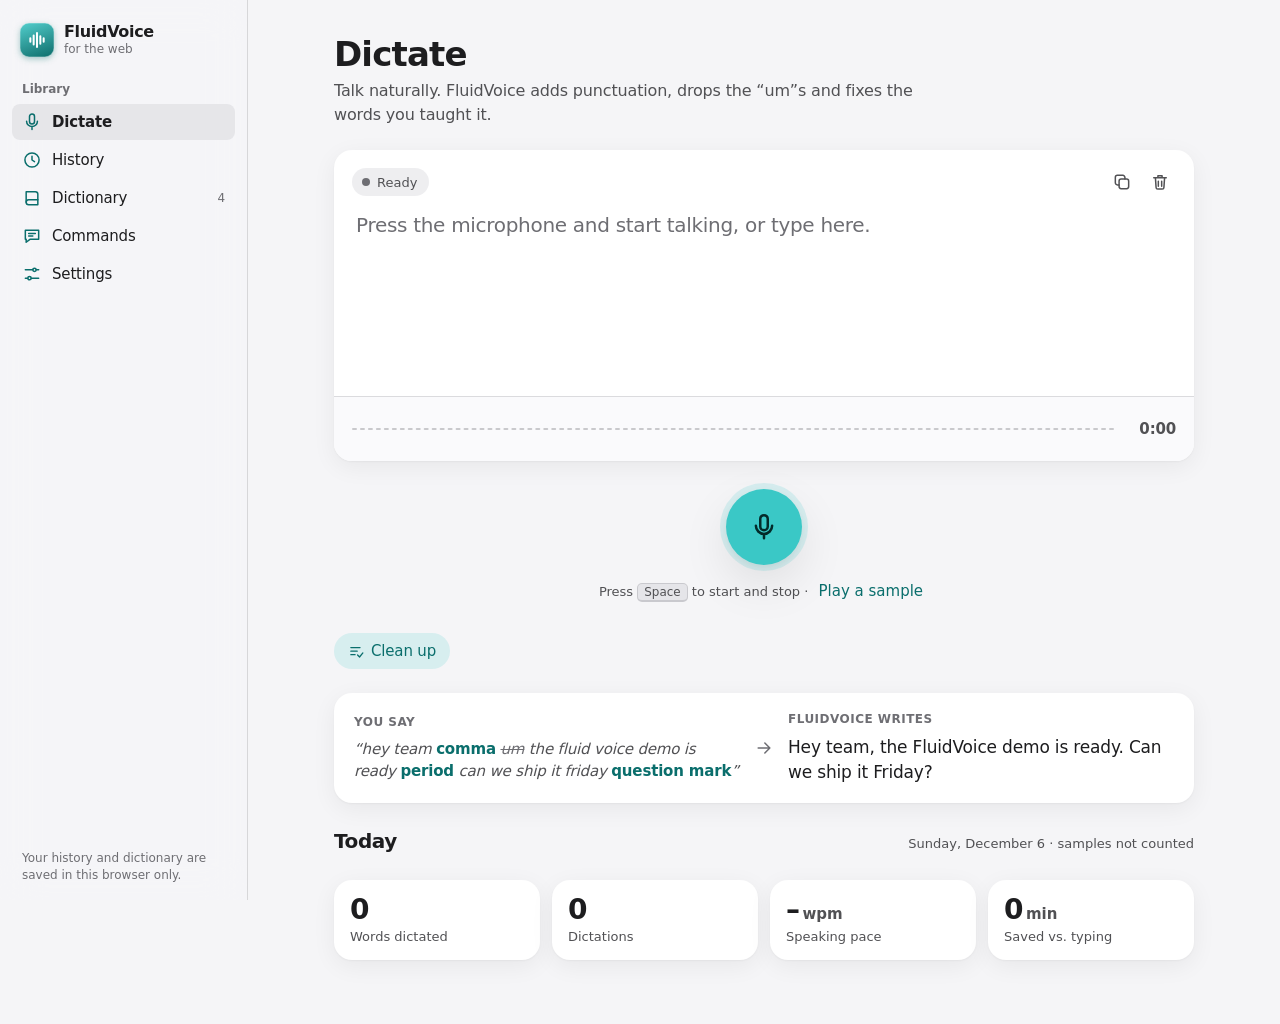
==== index.html @ b6c27079 "Add FluidVoice web app with Apple-style design and audit A single-file browser version of FluidVoice" ====
<!doctype html>
<html lang="en">
<head>
<meta charset="utf-8">
<meta name="viewport" content="width=device-width,initial-scale=1,viewport-fit=cover">
<title>FluidVoice Web</title>
<meta name="description" content="Voice-to-text dictation in your browser, with spoken punctuation, filler-word removal and a custom dictionary.">
<meta name="theme-color" content="#F5F5F7" media="(prefers-color-scheme: light)">
<meta name="theme-color" content="#000000" media="(prefers-color-scheme: dark)">
<link rel="icon" href="data:image/svg+xml,%3Csvg xmlns='http://www.w3.org/2000/svg' viewBox='0 0 64 64'%3E%3Crect width='64' height='64' rx='14' fill='%230A6E6C'/%3E%3Cpath d='M16 28v8M24 20v24M32 14v36M40 22v20M48 28v8' stroke='white' stroke-width='5' stroke-linecap='round'/%3E%3C/svg%3E">
<style>
/* Layout: a macOS-style window. Translucent sidebar on the left, one content column on the right.
   Under 760px the sidebar turns into an iOS tab bar fixed to the bottom of the screen. */
:root {
  --bg: #F5F5F7;
  --surface: #FFFFFF;
  --surface-2: #FAFAFC;
  --fill: rgba(118, 118, 128, 0.12);
  --fill-2: rgba(118, 118, 128, 0.07);
  --fg: #1D1D1F;
  --fg-2: #515154;
  --fg-3: #6E6E73;
  --sep: rgba(60, 60, 67, 0.16);
  --chrome: rgba(246, 246, 248, 0.82);
  --red: #C00012;
  --red-fill: #FF3B30;
  --orange: #A65400;
  --green: #1A7F37;
  --shadow: 0 1px 2px rgba(0, 0, 0, 0.04), 0 6px 24px rgba(0, 0, 0, 0.06);
  --shadow-lg: 0 2px 6px rgba(0, 0, 0, 0.06), 0 18px 48px rgba(0, 0, 0, 0.10);

  /* Accent: FluidVoice's default cyan. JavaScript swaps these five values when you pick another accent. */
  --accent: #3AC8C6;
  --accent-ink-l: #0A6E6C;
  --accent-ink-d: #3AC8C6;
  --on-accent: #032B2A;
  --accent-ink: var(--accent-ink-l);
  --accent-soft: color-mix(in srgb, var(--accent) 16%, transparent);

  --font-text: -apple-system, BlinkMacSystemFont, "SF Pro Text", "Segoe UI Variable Text", "Segoe UI", system-ui, sans-serif;
  --font-display: -apple-system, BlinkMacSystemFont, "SF Pro Display", "Segoe UI Variable Display", "Segoe UI", system-ui, sans-serif;
  --font-rounded: ui-rounded, "SF Pro Rounded", -apple-system, BlinkMacSystemFont, system-ui, sans-serif;
  --font-mono: ui-monospace, "SF Mono", SFMono-Regular, Menlo, Consolas, monospace;

  /* Type scale follows Apple's text styles */
  --t-large: 2.125rem;  /* Large Title 34 */
  --t-title2: 1.375rem; /* Title 2 22 */
  --t-title3: 1.25rem;  /* Title 3 20 */
  --t-body: 1.0625rem;  /* Body 17 */
  --t-callout: 1rem;    /* Callout 16 */
  --t-subhead: 0.9375rem; /* Subhead 15 */
  --t-foot: 0.8125rem;  /* Footnote 13 */
  --t-cap: 0.75rem;     /* Caption 12 */

  --r-sm: 8px;
  --r-md: 12px;
  --r-lg: 18px;
  --sidebar-w: 248px;
}
@media (prefers-color-scheme: dark) {
  :root:not([data-theme="light"]) {
    --bg: #000000;
    --surface: #1C1C1E;
    --surface-2: #242426;
    --fill: rgba(118, 118, 128, 0.24);
    --fill-2: rgba(118, 118, 128, 0.14);
    --fg: #F5F5F7;
    --fg-2: #C7C7CC;
    --fg-3: #98989D;
    --sep: rgba(84, 84, 88, 0.6);
    --chrome: rgba(22, 22, 24, 0.78);
    --red: #FF6961;
    --red-fill: #FF453A;
    --orange: #FFB340;
    --green: #30D158;
    --shadow: 0 0 0 1px rgba(255, 255, 255, 0.05), 0 6px 24px rgba(0, 0, 0, 0.5);
    --shadow-lg: 0 0 0 1px rgba(255, 255, 255, 0.06), 0 18px 48px rgba(0, 0, 0, 0.6);
    --accent-ink: var(--accent-ink-d);
    color-scheme: dark;
  }
}
:root[data-theme="dark"] {
  --bg: #000000;
  --surface: #1C1C1E;
  --surface-2: #242426;
  --fill: rgba(118, 118, 128, 0.24);
  --fill-2: rgba(118, 118, 128, 0.14);
  --fg: #F5F5F7;
  --fg-2: #C7C7CC;
  --fg-3: #98989D;
  --sep: rgba(84, 84, 88, 0.6);
  --chrome: rgba(22, 22, 24, 0.78);
  --red: #FF6961;
  --red-fill: #FF453A;
  --orange: #FFB340;
  --green: #30D158;
  --shadow: 0 0 0 1px rgba(255, 255, 255, 0.05), 0 6px 24px rgba(0, 0, 0, 0.5);
  --shadow-lg: 0 0 0 1px rgba(255, 255, 255, 0.06), 0 18px 48px rgba(0, 0, 0, 0.6);
  --accent-ink: var(--accent-ink-d);
  color-scheme: dark;
}

* { box-sizing: border-box; }
html, body { height: 100%; }
body {
  margin: 0;
  background: var(--bg);
  color: var(--fg);
  font-family: var(--font-text);
  font-size: var(--t-body);
  line-height: 1.47;
  letter-spacing: -0.01em;
  -webkit-font-smoothing: antialiased;
  -webkit-tap-highlight-color: transparent;
}
[hidden] { display: none !important; }
button, input, select, textarea { font: inherit; color: inherit; letter-spacing: inherit; }
button { cursor: pointer; }
:focus-visible { outline: 3px solid color-mix(in srgb, var(--accent-ink) 60%, transparent); outline-offset: 2px; border-radius: 6px; }
.sr-only { position: absolute; width: 1px; height: 1px; padding: 0; margin: -1px; overflow: hidden; clip: rect(0 0 0 0); white-space: nowrap; border: 0; }
.ic { width: 20px; height: 20px; flex: none; stroke: currentColor; fill: none; stroke-width: 1.8; stroke-linecap: round; stroke-linejoin: round; }
.ic-sm { width: 16px; height: 16px; }

/* ---------- App frame ---------- */
.app { display: grid; grid-template-columns: var(--sidebar-w) minmax(0, 1fr); min-height: 100%; }
.sidebar {
  position: fixed; top: 0; bottom: 0; left: 0; width: var(--sidebar-w); z-index: 30;
  display: flex; flex-direction: column; gap: 22px;
  padding: 22px 12px 16px;
  background: var(--chrome);
  -webkit-backdrop-filter: saturate(180%) blur(20px);
  backdrop-filter: saturate(180%) blur(20px);
  border-right: 1px solid var(--sep);
}
.brand { display: flex; align-items: center; gap: 10px; padding: 0 8px; }
.app-icon {
  width: 34px; height: 34px; border-radius: 9px; display: grid; place-items: center; flex: none;
  background: linear-gradient(160deg, color-mix(in srgb, var(--accent) 88%, white) 0%, var(--accent-ink-l) 100%);
  box-shadow: inset 0 0 0 0.5px rgba(255, 255, 255, 0.4), 0 2px 6px color-mix(in srgb, var(--accent-ink-l) 35%, transparent);
  color: #fff;
}
.app-icon .ic { stroke-width: 2.4; width: 20px; height: 20px; }
.brand-name { font-family: var(--font-display); font-weight: 600; font-size: var(--t-callout); letter-spacing: -0.02em; line-height: 1.2; }
.brand-sub { font-size: var(--t-cap); color: var(--fg-3); letter-spacing: 0; }
.nav { display: flex; flex-direction: column; gap: 2px; }
.nav-label { font-size: var(--t-cap); font-weight: 600; color: var(--fg-3); padding: 0 10px 4px; letter-spacing: 0; }
.nav-item {
  display: flex; align-items: center; gap: 10px; min-height: 36px; width: 100%;
  padding: 6px 10px; border: 0; border-radius: var(--r-sm); background: transparent;
  font-size: var(--t-subhead); text-align: left; color: var(--fg);
}
.nav-item .ic { color: var(--accent-ink); }
.nav-item:hover { background: var(--fill-2); }
.nav-item[aria-current="page"] { background: var(--fill); font-weight: 600; }
.nav-item .count { margin-left: auto; font-size: var(--t-cap); color: var(--fg-3); font-variant-numeric: tabular-nums; }
.sidebar-foot { margin-top: auto; padding: 0 10px; font-size: var(--t-cap); color: var(--fg-3); line-height: 1.4; letter-spacing: 0; }

.main { grid-column: 2; min-width: 0; padding-inline: clamp(16px, 4.5vw, 56px); padding-block: 36px 64px; }
.view { max-width: 860px; margin: 0 auto; display: flex; flex-direction: column; gap: 24px; }
.view-head { display: flex; align-items: flex-end; justify-content: space-between; gap: 16px; flex-wrap: wrap; }
.view-head h1 { margin: 0; font-family: var(--font-display); font-size: var(--t-large); font-weight: 700; letter-spacing: -0.025em; line-height: 1.1; text-wrap: balance; }
.view-head p { margin: 6px 0 0; color: var(--fg-2); font-size: var(--t-callout); max-width: 60ch; }

/* ---------- Shared controls ---------- */
.card { background: var(--surface); border-radius: var(--r-lg); box-shadow: var(--shadow); }
.btn {
  display: inline-flex; align-items: center; justify-content: center; gap: 6px;
  min-height: 36px; padding: 7px 14px; border-radius: 999px; border: 0;
  background: var(--fill); color: var(--fg); font-size: var(--t-subhead); font-weight: 500;
  transition: background-color 0.15s ease, transform 0.1s ease, opacity 0.15s ease;
}
.btn:hover { background: color-mix(in srgb, var(--fill) 100%, var(--fg) 6%); }
.btn:active { transform: scale(0.97); }
.btn:disabled { opacity: 0.45; cursor: default; transform: none; }
.btn .ic { width: 17px; height: 17px; }
.btn-tinted { background: var(--accent-soft); color: var(--accent-ink); }
.btn-tinted:hover { background: color-mix(in srgb, var(--accent) 24%, transparent); }
.btn-filled { background: var(--accent); color: var(--on-accent); font-weight: 600; }
.btn-filled:hover { background: color-mix(in srgb, var(--accent) 88%, var(--fg) 12%); }
.btn-danger { color: var(--red); }
.btn-plain { background: transparent; color: var(--accent-ink); padding-inline: 8px; }
.btn-plain:hover { background: var(--fill-2); }
.icon-btn {
  width: 36px; height: 36px; display: inline-grid; place-items: center; border-radius: 999px; border: 0;
  background: transparent; color: var(--fg-2);
}
.icon-btn:hover { background: var(--fill); color: var(--fg); }
.pill {
  display: inline-flex; align-items: center; gap: 7px; min-height: 28px; padding: 3px 12px 3px 10px; border-radius: 999px;
  background: var(--fill); font-size: var(--t-foot); font-weight: 500; color: var(--fg-2); letter-spacing: 0;
  font-variant-numeric: tabular-nums;
}
.dot { width: 8px; height: 8px; border-radius: 50%; background: var(--fg-3); flex: none; }
.pill[data-state="live"] { background: color-mix(in srgb, var(--red-fill) 14%, transparent); color: var(--red); }
.pill[data-state="live"] .dot { background: var(--red-fill); animation: blink 1.2s ease-in-out infinite; }
.pill[data-state="sample"] { background: var(--accent-soft); color: var(--accent-ink); }
.pill[data-state="sample"] .dot { background: var(--accent-ink); animation: blink 1.2s ease-in-out infinite; }
.pill[data-state="warn"] { background: color-mix(in srgb, var(--orange) 14%, transparent); color: var(--orange); }
.pill[data-state="warn"] .dot { background: var(--orange); }
@keyframes blink { 50% { opacity: 0.35; } }

input[type="text"], input[type="search"], select {
  min-height: 40px; width: 100%; padding: 8px 12px; border-radius: 10px;
  border: 1px solid var(--sep); background: var(--surface-2); color: var(--fg); font-size: var(--t-subhead);
}
input::placeholder, textarea::placeholder { color: var(--fg-3); opacity: 1; }
input:focus, select:focus { outline: none; border-color: var(--accent-ink); box-shadow: 0 0 0 3px color-mix(in srgb, var(--accent) 28%, transparent); }

/* iOS-style switch */
.switch { appearance: none; -webkit-appearance: none; position: relative; flex: none; width: 51px; height: 31px; margin: 0; border-radius: 999px; background: var(--fill); cursor: pointer; transition: background-color 0.2s ease; }
.switch::after { content: ""; position: absolute; top: 2px; left: 2px; width: 27px; height: 27px; border-radius: 50%; background: #fff; box-shadow: 0 3px 8px rgba(0,0,0,0.15), 0 1px 1px rgba(0,0,0,0.16); transition: transform 0.22s cubic-bezier(.3,.7,.4,1); }
.switch:checked { background: var(--green); }
.switch:checked::after { transform: translateX(20px); }
.switch:focus-visible { outline-offset: 3px; border-radius: 999px; }

/* Segmented control */
.segmented { display: inline-flex; padding: 2px; border-radius: 9px; background: var(--fill); gap: 2px; flex-wrap: wrap; }
.segmented button {
  min-height: 30px; padding: 4px 14px; border: 0; border-radius: 7px; background: transparent;
  font-size: var(--t-foot); font-weight: 500; color: var(--fg);
}
.segmented button[aria-pressed="true"] { background: var(--surface); box-shadow: 0 1px 3px rgba(0,0,0,0.12), 0 0 0 0.5px rgba(0,0,0,0.04); font-weight: 600; }

/* ---------- Dictate ---------- */
.composer { padding: 0; overflow: hidden; }
.composer-top { display: flex; align-items: center; justify-content: space-between; gap: 12px; padding: 14px 16px 0 18px; flex-wrap: wrap; }
.composer-tools { display: flex; gap: 2px; }
.editor { position: relative; padding: 10px 22px 18px; }
.editor textarea, .editor .live {
  display: block; width: 100%; min-height: 168px; margin: 0; padding: 0; border: 0; background: transparent; resize: none;
  font-family: var(--font-display); font-size: var(--t-title3); line-height: 1.5; letter-spacing: -0.015em; color: var(--fg);
  white-space: pre-wrap; overflow-wrap: anywhere;
}
.editor textarea:focus { outline: none; }
.editor .live .interim { color: var(--fg-3); }
.editor .live .caret { display: inline-block; width: 2px; height: 1.1em; margin-left: 2px; vertical-align: -0.15em; background: var(--accent-ink); border-radius: 1px; animation: blink 1s steps(1) infinite; }
.editor .live .base { color: var(--fg-2); }

.wave-row { display: flex; align-items: center; gap: 14px; padding: 12px 18px; border-top: 1px solid var(--sep); background: var(--surface-2); }
.wave { flex: 1; min-width: 0; height: 40px; display: block; }
.timer { font-family: var(--font-rounded); font-variant-numeric: tabular-nums; font-size: var(--t-subhead); font-weight: 600; color: var(--fg-2); min-width: 3.2em; text-align: right; }

.record-zone { display: flex; flex-direction: column; align-items: center; gap: 12px; padding-block: 4px; }
.record-btn {
  position: relative; width: 76px; height: 76px; border-radius: 50%; border: 0; display: grid; place-items: center;
  background: var(--accent); color: var(--on-accent);
  box-shadow: 0 0 0 6px var(--accent-soft), var(--shadow-lg);
  transition: transform 0.18s cubic-bezier(.3,.7,.4,1), background-color 0.2s ease, box-shadow 0.2s ease;
}
.record-btn .ic { width: 30px; height: 30px; stroke-width: 2; }
.record-btn:hover { transform: scale(1.04); }
.record-btn:active { transform: scale(0.96); }
.record-btn[aria-pressed="true"] { background: var(--red-fill); color: #fff; box-shadow: 0 0 0 calc(6px + var(--level, 0) * 14px) color-mix(in srgb, var(--red-fill) 22%, transparent), var(--shadow-lg); }
.record-btn:focus-visible { outline-offset: 10px; border-radius: 50%; }
.record-hint { font-size: var(--t-foot); color: var(--fg-2); text-align: center; letter-spacing: 0; }
kbd { font-family: var(--font-text); font-size: 0.92em; padding: 1px 6px; border-radius: 5px; background: var(--fill); border: 1px solid var(--sep); border-bottom-width: 2px; }

.notice { display: flex; gap: 12px; align-items: flex-start; padding: 14px 16px; border-radius: var(--r-md); background: color-mix(in srgb, var(--orange) 10%, var(--surface)); border: 1px solid color-mix(in srgb, var(--orange) 26%, transparent); font-size: var(--t-subhead); }
.notice .ic { color: var(--orange); margin-top: 2px; }
.notice strong { display: block; font-weight: 600; }
.notice p { margin: 2px 0 10px; color: var(--fg-2); }
.notice-actions { display: flex; gap: 8px; flex-wrap: wrap; }

.actions { display: flex; flex-wrap: wrap; gap: 8px; align-items: center; }
.actions .spacer { flex: 1; }
.ai-group { display: flex; flex-wrap: wrap; gap: 8px; align-items: center; }
.ai-label { display: inline-flex; align-items: center; gap: 6px; font-size: var(--t-foot); font-weight: 600; color: var(--fg-2); letter-spacing: 0; }
.ai-label .ic { color: var(--accent-ink); width: 16px; height: 16px; }

.howto { display: grid; grid-template-columns: minmax(0, 1fr) auto minmax(0, 1fr); gap: 14px; align-items: center; padding: 18px 20px; }
.howto-col { min-width: 0; }
.eyebrow { font-size: var(--t-cap); font-weight: 600; color: var(--fg-3); letter-spacing: 0.04em; text-transform: uppercase; margin-bottom: 6px; }
.said { font-size: var(--t-subhead); color: var(--fg-2); font-style: italic; }
.said mark { background: transparent; color: var(--accent-ink); font-style: normal; font-weight: 600; }
.said s { color: var(--fg-3); }
.wrote { font-family: var(--font-display); font-size: var(--t-body); font-weight: 500; }
.howto .arrow { color: var(--fg-3); }

.stats { display: grid; grid-template-columns: repeat(4, minmax(0, 1fr)); gap: 12px; }
.stat { padding: 14px 16px; min-width: 0; }
.stat-value { font-family: var(--font-rounded); font-size: 1.75rem; font-weight: 700; letter-spacing: -0.02em; line-height: 1.15; font-variant-numeric: tabular-nums; }
.stat-value small { font-size: var(--t-subhead); font-weight: 600; color: var(--fg-2); margin-left: 3px; letter-spacing: 0; }
.stat-label { font-size: var(--t-foot); color: var(--fg-2); letter-spacing: 0; }
.section-title { margin: 0; font-family: var(--font-display); font-size: var(--t-title3); font-weight: 600; letter-spacing: -0.02em; }
.section-head { display: flex; align-items: baseline; justify-content: space-between; gap: 12px; flex-wrap: wrap; }
.section-head .sub { font-size: var(--t-foot); color: var(--fg-2); letter-spacing: 0; }

/* ---------- History ---------- */
.chart-card { padding: 18px 20px 12px; }
.chart { width: 100%; height: auto; display: block; }
.chart text { font-family: var(--font-text); font-size: 12px; fill: var(--fg-2); letter-spacing: 0; }
.chart .val { font-family: var(--font-rounded); font-weight: 600; fill: var(--fg); font-variant-numeric: tabular-nums; }
.chart .grid { stroke: var(--sep); stroke-width: 1; }
.chart .bar { fill: var(--accent); }
.chart .bar.today { fill: var(--accent-ink); }
.chart .bar.zero { fill: var(--fill); }
.toolbar { display: flex; gap: 10px; align-items: center; flex-wrap: wrap; }
.search { position: relative; flex: 1; min-width: 200px; }
.search .ic { position: absolute; left: 11px; top: 50%; transform: translateY(-50%); color: var(--fg-3); width: 17px; height: 17px; }
.search input { padding-left: 34px; }
.list { display: flex; flex-direction: column; }
.list > * + * { border-top: 1px solid var(--sep); }
.h-item { display: grid; grid-template-columns: minmax(0, 1fr) auto; gap: 6px 16px; padding: 14px 18px; }
.h-meta { display: flex; flex-wrap: wrap; gap: 4px 12px; font-size: var(--t-foot); color: var(--fg-2); letter-spacing: 0; font-variant-numeric: tabular-nums; }
.h-meta .when { font-weight: 600; color: var(--fg); }
.h-text { grid-column: 1 / -1; margin: 0; font-size: var(--t-callout); white-space: pre-wrap; overflow-wrap: anywhere; display: -webkit-box; -webkit-line-clamp: 3; -webkit-box-orient: vertical; overflow: hidden; }
.h-item.open .h-text { -webkit-line-clamp: unset; display: block; }
.h-actions { display: flex; gap: 2px; grid-row: 1; grid-column: 2; margin: -6px -8px 0 0; }
.tag { display: inline-flex; align-items: center; padding: 0 7px; border-radius: 5px; font-size: 0.6875rem; font-weight: 600; background: var(--accent-soft); color: var(--accent-ink); letter-spacing: 0.02em; text-transform: uppercase; }
.empty { padding: 40px 24px; text-align: center; color: var(--fg-2); display: flex; flex-direction: column; align-items: center; gap: 8px; }
.empty .ic { width: 34px; height: 34px; color: var(--fg-3); stroke-width: 1.5; }
.empty strong { color: var(--fg); font-size: var(--t-callout); }
.empty p { margin: 0; max-width: 42ch; font-size: var(--t-subhead); }

/* ---------- Dictionary ---------- */
.dict-form { display: grid; grid-template-columns: minmax(0, 1.3fr) minmax(0, 1fr) auto; gap: 12px; align-items: end; padding: 18px; }
.field { display: flex; flex-direction: column; gap: 6px; min-width: 0; }
.field label { font-size: var(--t-foot); font-weight: 600; color: var(--fg-2); letter-spacing: 0; }
.hint { font-size: var(--t-cap); color: var(--fg-3); letter-spacing: 0; }
.d-item { display: grid; grid-template-columns: minmax(0, 1fr) auto minmax(0, 0.8fr) auto; gap: 12px; align-items: center; padding: 12px 10px 12px 18px; }
.chips { display: flex; flex-wrap: wrap; gap: 6px; min-width: 0; }
.chip { display: inline-flex; padding: 3px 10px; border-radius: 999px; background: var(--fill); font-size: var(--t-foot); color: var(--fg-2); letter-spacing: 0; overflow-wrap: anywhere; }
.d-item .to { font-weight: 600; overflow-wrap: anywhere; min-width: 0; }
.d-item .arrow { color: var(--fg-3); }

/* ---------- Voice commands ---------- */
.tester { padding: 18px 20px; display: flex; flex-direction: column; gap: 12px; }
.tester-out { min-height: 56px; padding: 12px 14px; border-radius: var(--r-md); background: var(--fill-2); font-family: var(--font-display); font-size: var(--t-body); white-space: pre-wrap; overflow-wrap: anywhere; }
.cmd-grid { display: grid; grid-template-columns: repeat(2, minmax(0, 1fr)); gap: 16px; align-items: start; }
.cmd-group h2 { margin: 0; padding: 14px 18px 8px; font-size: var(--t-foot); font-weight: 600; color: var(--fg-2); letter-spacing: 0; }
.cmd { display: flex; align-items: center; justify-content: space-between; gap: 12px; padding: 9px 18px; font-size: var(--t-subhead); }
.cmd + .cmd { border-top: 1px solid var(--sep); }
.cmd .say { min-width: 0; }
.cmd .say small { color: var(--fg-3); font-size: var(--t-foot); }
.key { flex: none; min-width: 32px; height: 28px; padding: 0 8px; display: inline-grid; place-items: center; border-radius: 7px; background: var(--fill); font-family: var(--font-mono); font-size: var(--t-subhead); font-weight: 600; }

/* ---------- Settings ---------- */
.group { display: flex; flex-direction: column; gap: 8px; }
.group-title { margin: 0; padding: 0 18px; font-size: var(--t-foot); font-weight: 600; color: var(--fg-2); letter-spacing: 0; }
.group-foot { margin: 0; padding: 0 18px; font-size: var(--t-foot); color: var(--fg-2); letter-spacing: 0; max-width: 70ch; }
.row { display: flex; align-items: center; justify-content: space-between; gap: 16px; min-height: 52px; padding: 10px 18px; flex-wrap: wrap; }
.row + .row { border-top: 1px solid var(--sep); }
.row-text { min-width: 0; flex: 1 1 220px; }
.row-text label, .row-text .label { display: block; font-size: var(--t-callout); }
.row-text .desc { display: block; font-size: var(--t-foot); color: var(--fg-2); letter-spacing: 0; }
.row select { width: auto; min-width: 190px; }
.swatches { display: flex; gap: 10px; flex-wrap: wrap; }
.swatch { width: 30px; height: 30px; border-radius: 50%; border: 0; background: var(--sw); box-shadow: inset 0 0 0 1px rgba(0,0,0,0.08); position: relative; }
.swatch[aria-checked="true"]::after { content: ""; position: absolute; inset: -5px; border-radius: 50%; border: 2px solid var(--sw); }
.status-ok { color: var(--green); font-weight: 600; }
.status-off { color: var(--fg-2); font-weight: 600; }
.confirm { display: flex; gap: 8px; align-items: center; flex-wrap: wrap; font-size: var(--t-foot); color: var(--fg-2); }

/* ---------- Toast ---------- */
.toast {
  position: fixed; left: 50%; bottom: calc(28px + env(safe-area-inset-bottom, 0px)); transform: translate(-50%, 16px);
  display: inline-flex; align-items: center; gap: 8px; max-width: calc(100% - 32px);
  padding: 10px 18px; border-radius: 999px; background: color-mix(in srgb, var(--fg) 92%, transparent); color: var(--bg);
  font-size: var(--t-subhead); font-weight: 500; box-shadow: var(--shadow-lg); opacity: 0; pointer-events: none;
  transition: opacity 0.2s ease, transform 0.25s cubic-bezier(.3,.7,.4,1); z-index: 50;
}
.toast.show { opacity: 1; transform: translate(-50%, 0); }
.toast .ic { width: 18px; height: 18px; }

/* ---------- Phone: tab bar ---------- */
@media (max-width: 760px) {
  .app { grid-template-columns: minmax(0, 1fr); }
  .sidebar {
    position: fixed; top: auto; bottom: 0; left: 0; right: 0; width: auto; height: auto; z-index: 40;
    flex-direction: row; gap: 0; padding: 6px 4px calc(6px + env(safe-area-inset-bottom, 0px));
    border-right: 0; border-top: 1px solid var(--sep);
  }
  .brand, .nav-label, .sidebar-foot { display: none; }
  .nav { flex-direction: row; flex: 1; justify-content: space-around; }
  .nav-item { flex-direction: column; gap: 2px; min-height: 48px; padding: 4px 2px; font-size: 0.6875rem; font-weight: 500; text-align: center; letter-spacing: 0; color: var(--fg-2); }
  .nav-item .ic { width: 24px; height: 24px; color: inherit; }
  .nav-item:hover { background: transparent; }
  .nav-item[aria-current="page"] { background: transparent; color: var(--accent-ink); font-weight: 600; }
  .nav-item .count { display: none; }
  .main { grid-column: 1; padding-block: 22px calc(96px + env(safe-area-inset-bottom, 0px)); }
  .toast { bottom: calc(92px + env(safe-area-inset-bottom, 0px)); }
  .stats { grid-template-columns: repeat(2, minmax(0, 1fr)); }
  .howto { grid-template-columns: minmax(0, 1fr); }
  .howto .arrow { transform: rotate(90deg); justify-self: start; }
  .cmd-grid { grid-template-columns: minmax(0, 1fr); }
  .dict-form { grid-template-columns: minmax(0, 1fr); }
  .d-item { grid-template-columns: minmax(0, 1fr) auto; }
  .d-item .arrow { display: none; }
  .d-item .to { grid-column: 1; }
  .d-item .icon-btn { grid-row: 1 / span 2; grid-column: 2; }
  .editor textarea, .editor .live { min-height: 140px; font-size: 1.1875rem; }
  /* Apple HIG: 44×44pt minimum hit target on touch screens */
  .btn, .icon-btn { min-height: 44px; }
  .icon-btn { width: 44px; height: 44px; }
  .record-hint .btn-plain { min-height: 44px !important; }
  input[type="text"], input[type="search"], select { min-height: 44px; font-size: 1rem; }
  .segmented button { min-height: 40px; padding-inline: 16px; }
  .swatches { gap: 2px; }
  .swatch { width: 44px; height: 44px; background: transparent; box-shadow: none; }
  .swatch::before { content: ""; position: absolute; inset: 7px; border-radius: 50%; background: var(--sw); box-shadow: inset 0 0 0 1px rgba(0,0,0,0.08); }
  .swatch[aria-checked="true"]::after { inset: 2px; }
  .h-actions { margin: -10px -10px 0 0; }
  .view-head h1 { font-size: 1.875rem; }
}
@media (hover: none) and (pointer: coarse) { .kbd-hint { display: none; } }
@media (prefers-reduced-motion: reduce) {
  *, *::before, *::after { animation-duration: 0.001ms !important; animation-iteration-count: 1 !important; transition-duration: 0.001ms !important; }
}
</style>
</head>
<body>

<svg width="0" height="0" style="position:absolute" aria-hidden="true">
  <symbol id="i-wave" viewBox="0 0 24 24"><path d="M4 10v4M8 6.5v11M12 3.5v17M16 7.5v9M20 10v4"/></symbol>
  <symbol id="i-mic" viewBox="0 0 24 24"><rect x="9" y="2.5" width="6" height="12" rx="3"/><path d="M5.5 11a6.5 6.5 0 0 0 13 0M12 17.5V21"/></symbol>
  <symbol id="i-stop" viewBox="0 0 24 24"><rect x="6.5" y="6.5" width="11" height="11" rx="2.5" fill="currentColor" stroke="none"/></symbol>
  <symbol id="i-clock" viewBox="0 0 24 24"><circle cx="12" cy="12" r="8.5"/><path d="M12 7.5V12l3 2"/></symbol>
  <symbol id="i-book" viewBox="0 0 24 24"><path d="M5 4.5h11a3 3 0 0 1 3 3V20H8a3 3 0 0 1-3-3z"/><path d="M5 17a3 3 0 0 1 3-3h11"/></symbol>
  <symbol id="i-bubble" viewBox="0 0 24 24"><path d="M4 5h16v11H9.5L5 19.5V16H4z"/><path d="M8 9h8M8 12h5"/></symbol>
  <symbol id="i-sliders" viewBox="0 0 24 24"><path d="M4 7h9M17 7h3M4 17h3M11 17h9"/><circle cx="15" cy="7" r="2"/><circle cx="9" cy="17" r="2"/></symbol>
  <symbol id="i-copy" viewBox="0 0 24 24"><rect x="8.5" y="8.5" width="11.5" height="11.5" rx="2.5"/><path d="M15.5 8.5V6.5a2.5 2.5 0 0 0-2.5-2.5H6.5A2.5 2.5 0 0 0 4 6.5V13a2.5 2.5 0 0 0 2.5 2.5h2"/></symbol>
  <symbol id="i-trash" viewBox="0 0 24 24"><path d="M4.5 7h15M10 11v6M14 11v6M6.5 7l.8 11.5A2 2 0 0 0 9.3 20.5h5.4a2 2 0 0 0 2-2L17.5 7M9.5 7V4.5h5V7"/></symbol>
  <symbol id="i-sparkles" viewBox="0 0 24 24"><path d="M11 3.5l1.7 4.3 4.3 1.7-4.3 1.7L11 15.5l-1.7-4.3L5 9.5l4.3-1.7z"/><path d="M18 14l.9 2.1L21 17l-2.1.9L18 20l-.9-2.1L15 17l2.1-.9z"/></symbol>
  <symbol id="i-clean" viewBox="0 0 24 24"><path d="M4 6.5h13M4 11.5h9M4 16.5h6"/><path d="m13.5 17 2.8 2.8L21 14"/></symbol>
  <symbol id="i-play" viewBox="0 0 24 24"><path d="M8 5.5v13l10.5-6.5z" fill="currentColor" stroke="none"/></symbol>
  <symbol id="i-undo" viewBox="0 0 24 24"><path d="M9 14 4.5 9.5 9 5"/><path d="M4.5 9.5H14a5.5 5.5 0 0 1 0 11h-3"/></symbol>
  <symbol id="i-check" viewBox="0 0 24 24"><path d="m5 12.5 4.5 4.5L19 7.5"/></symbol>
  <symbol id="i-x" viewBox="0 0 24 24"><path d="M6.5 6.5l11 11M17.5 6.5l-11 11"/></symbol>
  <symbol id="i-plus" viewBox="0 0 24 24"><path d="M12 5v14M5 12h14"/></symbol>
  <symbol id="i-search" viewBox="0 0 24 24"><circle cx="11" cy="11" r="6.5"/><path d="m20 20-4.4-4.4"/></symbol>
  <symbol id="i-arrow" viewBox="0 0 24 24"><path d="M5 12h14M13 6l6 6-6 6"/></symbol>
  <symbol id="i-pencil" viewBox="0 0 24 24"><path d="M4.5 19.5h4l10-10-4-4-10 10z"/><path d="m13 7 4 4"/></symbol>
  <symbol id="i-alert" viewBox="0 0 24 24"><path d="M12 4 2.8 19.5h18.4z"/><path d="M12 10v4.5M12 17.2h.01"/></symbol>
</svg>

<div class="app">
  <aside class="sidebar" aria-label="FluidVoice">
    <div class="brand">
      <div class="app-icon" aria-hidden="true"><svg class="ic"><use href="#i-wave"/></svg></div>
      <div>
        <div class="brand-name">FluidVoice</div>
        <div class="brand-sub">for the web</div>
      </div>
    </div>
    <nav class="nav" aria-label="Sections">
      <div class="nav-label">Library</div>
      <button class="nav-item" data-view="dictate" type="button"><svg class="ic" aria-hidden="true"><use href="#i-mic"/></svg><span>Dictate</span></button>
      <button class="nav-item" data-view="history" type="button"><svg class="ic" aria-hidden="true"><use href="#i-clock"/></svg><span>History</span><span class="count" id="nav-history-count"></span></button>
      <button class="nav-item" data-view="dictionary" type="button"><svg class="ic" aria-hidden="true"><use href="#i-book"/></svg><span>Dictionary</span><span class="count" id="nav-dict-count"></span></button>
      <button class="nav-item" data-view="commands" type="button"><svg class="ic" aria-hidden="true"><use href="#i-bubble"/></svg><span>Commands</span></button>
      <button class="nav-item" data-view="settings" type="button"><svg class="ic" aria-hidden="true"><use href="#i-sliders"/></svg><span>Settings</span></button>
    </nav>
    <div class="sidebar-foot">Your history and dictionary are saved in this browser only.</div>
  </aside>

  <main class="main" id="main">

    <!-- ===== Dictate ===== -->
    <section class="view" id="view-dictate" aria-labelledby="h-dictate">
      <header class="view-head">
        <div>
          <h1 id="h-dictate">Dictate</h1>
          <p>Talk naturally. FluidVoice adds punctuation, drops the “um”s and fixes the words you taught it.</p>
        </div>
      </header>

      <div class="notice" id="mic-notice" role="status" hidden>
        <svg class="ic" aria-hidden="true"><use href="#i-alert"/></svg>
        <div>
          <strong id="mic-notice-title">Microphone isn’t available here</strong>
          <p id="mic-notice-body"></p>
          <div class="notice-actions">
            <button class="btn btn-tinted" type="button" data-action="sample"><svg class="ic" aria-hidden="true"><use href="#i-play"/></svg>Play a sample dictation</button>
            <button class="btn" type="button" data-action="dismiss-notice">Dismiss</button>
          </div>
        </div>
      </div>

      <div class="card composer">
        <div class="composer-top">
          <span class="pill" id="status" data-state="idle"><span class="dot" aria-hidden="true"></span><span id="status-text">Ready</span></span>
          <div class="composer-tools">
            <button class="icon-btn" type="button" id="btn-undo" title="Undo last change" aria-label="Undo last change" hidden><svg class="ic" aria-hidden="true"><use href="#i-undo"/></svg></button>
            <button class="icon-btn" type="button" id="btn-copy" title="Copy text" aria-label="Copy text"><svg class="ic" aria-hidden="true"><use href="#i-copy"/></svg></button>
            <button class="icon-btn" type="button" id="btn-clear" title="Clear text" aria-label="Clear text"><svg class="ic" aria-hidden="true"><use href="#i-trash"/></svg></button>
          </div>
        </div>
        <div class="editor">
          <label for="transcript" class="sr-only">Transcript</label>
          <textarea id="transcript" spellcheck="true" placeholder="Press the microphone and start talking, or type here."></textarea>
          <div class="live" id="live" aria-live="polite" hidden></div>
        </div>
        <div class="wave-row">
          <canvas class="wave" id="wave" aria-hidden="true"></canvas>
          <span class="timer" id="timer" aria-label="Recording time">0:00</span>
        </div>
      </div>

      <div class="record-zone">
        <button class="record-btn" id="record" type="button" aria-pressed="false" aria-label="Start dictation">
          <svg class="ic" aria-hidden="true"><use href="#i-mic" id="record-icon"/></svg>
        </button>
        <div class="record-hint" id="record-hint"><span class="kbd-hint">Press <kbd>Space</kbd> to start and stop · </span><button class="btn-plain btn" type="button" data-action="sample" style="min-height:28px;padding:2px 6px">Play a sample</button></div>
      </div>

      <div class="actions">
        <button class="btn btn-tinted" type="button" id="btn-cleanup" title="Remove filler words, fix spacing and capitals"><svg class="ic" aria-hidden="true"><use href="#i-clean"/></svg>Clean up</button>
        <div class="ai-group" id="ai-group" hidden>
          <span class="ai-label"><svg class="ic" aria-hidden="true"><use href="#i-sparkles"/></svg>Write Mode</span>
          <button class="btn" type="button" data-rewrite="polish">Polish</button>
          <button class="btn" type="button" data-rewrite="email">Email</button>
          <button class="btn" type="button" data-rewrite="bullets">Bullet points</button>
          <button class="btn" type="button" data-rewrite="shorter">Shorter</button>
          <button class="btn btn-danger" type="button" id="btn-ai-stop" hidden><svg class="ic" aria-hidden="true"><use href="#i-stop"/></svg>Stop</button>
        </div>
      </div>

      <div class="card howto" id="howto">
        <div class="howto-col">
          <div class="eyebrow">You say</div>
          <div class="said">“hey team <mark>comma</mark> <s>um</s> the fluid voice demo is ready <mark>period</mark> can we ship it friday <mark>question mark</mark>”</div>
        </div>
        <svg class="ic arrow" aria-hidden="true"><use href="#i-arrow"/></svg>
        <div class="howto-col">
          <div class="eyebrow">FluidVoice writes</div>
          <div class="wrote" id="howto-out">Hey team, the FluidVoice demo is ready. Can we ship it Friday?</div>
        </div>
      </div>

      <div class="section-head">
        <h2 class="section-title">Today</h2>
        <span class="sub" id="today-sub"></span>
      </div>
      <div class="stats">
        <div class="card stat"><div class="stat-value" id="st-words">0</div><div class="stat-label">Words dictated</div></div>
        <div class="card stat"><div class="stat-value" id="st-sessions">0</div><div class="stat-label">Dictations</div></div>
        <div class="card stat"><div class="stat-value"><span id="st-wpm">–</span><small>wpm</small></div><div class="stat-label">Speaking pace</div></div>
        <div class="card stat"><div class="stat-value"><span id="st-saved">0</span><small>min</small></div><div class="stat-label">Saved vs. typing</div></div>
      </div>
    </section>

    <!-- ===== History ===== -->
    <section class="view" id="view-history" aria-labelledby="h-history" hidden>
      <header class="view-head">
        <div>
          <h1 id="h-history">History</h1>
          <p>Every dictation you finish is kept here, in this browser, until you delete it.</p>
        </div>
      </header>
      <div class="card chart-card">
        <div class="section-head" style="margin-bottom:8px">
          <h2 class="section-title" style="font-size:var(--t-callout)">Words per day</h2>
          <span class="sub" id="week-total"></span>
        </div>
        <svg class="chart" id="chart" viewBox="0 0 700 170" role="img" aria-labelledby="chart-desc"><desc id="chart-desc">Words dictated on each of the last seven days.</desc></svg>
      </div>
      <div class="toolbar">
        <div class="search">
          <svg class="ic" aria-hidden="true"><use href="#i-search"/></svg>
          <label for="h-search" class="sr-only">Search history</label>
          <input type="search" id="h-search" placeholder="Search dictations">
        </div>
        <span id="clear-history-zone"><button class="btn btn-danger" type="button" id="btn-clear-history">Clear history</button></span>
      </div>
      <div class="card list" id="h-list"></div>
    </section>

    <!-- ===== Dictionary ===== -->
    <section class="view" id="view-dictionary" aria-labelledby="h-dict" hidden>
      <header class="view-head">
        <div>
          <h1 id="h-dict">Dictionary</h1>
          <p>Teach FluidVoice the names and words it hears wrong. When it hears a phrase on the left, it writes the word on the right.</p>
        </div>
      </header>
      <form class="card dict-form" id="dict-form" novalidate>
        <div class="field">
          <label for="d-triggers">When I say</label>
          <input type="text" id="d-triggers" placeholder="fluid voice, flu voice" autocomplete="off">
          <span class="hint">Separate different spellings with commas.</span>
        </div>
        <div class="field">
          <label for="d-replacement">Write</label>
          <input type="text" id="d-replacement" placeholder="FluidVoice" autocomplete="off">
          <span class="hint" id="d-error" role="alert">&nbsp;</span>
        </div>
        <button class="btn btn-filled" type="submit" style="margin-bottom:22px"><svg class="ic" aria-hidden="true"><use href="#i-plus"/></svg>Add word</button>
      </form>
      <div class="card list" id="d-list"></div>
    </section>

    <!-- ===== Commands ===== -->
    <section class="view" id="view-commands" aria-labelledby="h-cmd" hidden>
      <header class="view-head">
        <div>
          <h1 id="h-cmd">Voice commands</h1>
          <p>Say these words while you dictate and FluidVoice types the symbol instead. They are the same spoken commands the Mac app understands.</p>
        </div>
      </header>
      <div class="card tester">
        <div class="field">
          <label for="tester-in">Type what you would say</label>
          <input type="text" id="tester-in" autocomplete="off" value="um meet me at the cafe at five comma okay question mark new line thanks exclamation mark">
        </div>
        <div>
          <div class="eyebrow">FluidVoice writes</div>
          <div class="tester-out" id="tester-out" aria-live="polite"></div>
        </div>
      </div>
      <div class="cmd-grid" id="cmd-grid"></div>
    </section>

    <!-- ===== Settings ===== -->
    <section class="view" id="view-settings" aria-labelledby="h-set" hidden>
      <header class="view-head">
        <div>
          <h1 id="h-set">Settings</h1>
          <p>Changes save as you make them.</p>
        </div>
      </header>

      <div class="group">
        <h2 class="group-title">Appearance</h2>
        <div class="card">
          <div class="row">
            <div class="row-text"><span class="label" id="lbl-theme">Theme</span></div>
            <div class="segmented" role="group" aria-labelledby="lbl-theme" id="theme-seg">
              <button type="button" data-theme-opt="system">System</button>
              <button type="button" data-theme-opt="light">Light</button>
              <button type="button" data-theme-opt="dark">Dark</button>
            </div>
          </div>
          <div class="row">
            <div class="row-text"><span class="label" id="lbl-accent">Accent color</span><span class="desc">The same five colors as the Mac app.</span></div>
            <div class="swatches" role="radiogroup" aria-labelledby="lbl-accent" id="swatches"></div>
          </div>
        </div>
      </div>

      <div class="group">
        <h2 class="group-title">Dictation</h2>
        <div class="card">
          <div class="row">
            <div class="row-text"><label for="set-lang">Language</label><span class="desc">The language you will speak.</span></div>
            <select id="set-lang"></select>
          </div>
          <div class="row">
            <div class="row-text"><label for="set-punct">Spoken punctuation</label><span class="desc">Turn “comma”, “period” and “new line” into symbols.</span></div>
            <input type="checkbox" class="switch" role="switch" id="set-punct">
          </div>
          <div class="row">
            <div class="row-text"><label for="set-fillers">Remove filler words</label><span class="desc">Drops um, uh, er, hmm and similar sounds.</span></div>
            <input type="checkbox" class="switch" role="switch" id="set-fillers">
          </div>
          <div class="row">
            <div class="row-text"><label for="set-caps">Capitalize sentences</label><span class="desc">Starts each sentence with a capital letter.</span></div>
            <input type="checkbox" class="switch" role="switch" id="set-caps">
          </div>
          <div class="row">
            <div class="row-text"><label for="set-copy">Copy when I stop</label><span class="desc">Puts the finished text on your clipboard.</span></div>
            <input type="checkbox" class="switch" role="switch" id="set-copy">
          </div>
        </div>
      </div>

      <div class="group">
        <h2 class="group-title">AI enhancement</h2>
        <div class="card">
          <div class="row">
            <div class="row-text"><span class="label">Write Mode with Claude</span><span class="desc" id="ai-desc">Rewrites your dictation as polished text, an email, bullet points or a shorter version.</span></div>
            <span id="ai-status" class="status-off">Checking…</span>
          </div>
        </div>
      </div>

      <div class="group">
        <h2 class="group-title">Privacy and data</h2>
        <div class="card">
          <div class="row">
            <div class="row-text"><span class="label">Dictation history</span><span class="desc" id="data-desc"></span></div>
            <span id="clear-history-zone-2"><button class="btn btn-danger" type="button" id="btn-clear-history-2">Clear history</button></span>
          </div>
          <div class="row">
            <div class="row-text"><span class="label">Dictionary</span><span class="desc">Put back the starter words and remove your own.</span></div>
            <span id="reset-dict-zone"><button class="btn" type="button" id="btn-reset-dict">Reset dictionary</button></span>
          </div>
        </div>
        <p class="group-foot">Your browser turns speech into text. Chrome and Edge send the audio to Google’s speech service; Safari uses Apple’s. For fully on-device dictation, use the FluidVoice Mac app.</p>
      </div>
    </section>
  </main>
</div>

<div class="toast" id="toast" role="status" aria-live="polite"><svg class="ic" aria-hidden="true"><use href="#i-check"/></svg><span id="toast-text"></span></div>

<script>
(() => {
  "use strict";

  /* ---------------- Storage (per browser; may be unavailable) ---------------- */
  const store = {
    get(key, fallback) {
      try { const raw = localStorage.getItem(key); return raw == null ? fallback : JSON.parse(raw); }
      catch { return fallback; }
    },
    set(key, value) {
      try { localStorage.setItem(key, JSON.stringify(value)); } catch { /* storage blocked: keep working in memory */ }
    }
  };

  const ACCENTS = {
    cyan:   { name: "Cyan",   fill: "#3AC8C6", inkL: "#0A6E6C", inkD: "#3AC8C6", on: "#032B2A" },
    green:  { name: "Green",  fill: "#22C55E", inkL: "#13703A", inkD: "#4ADE80", on: "#052E16" },
    blue:   { name: "Blue",   fill: "#3B82F6", inkL: "#1A5CC8", inkD: "#6AA6FF", on: "#04162F" },
    purple: { name: "Purple", fill: "#A855F7", inkL: "#7E2BC7", inkD: "#C99BFF", on: "#1E0A33" },
    orange: { name: "Orange", fill: "#F59E0B", inkL: "#9A4D00", inkD: "#FBBF24", on: "#2B1A00" }
  };

  const LANGUAGES = [
    ["en-US", "English (US)"], ["en-GB", "English (UK)"], ["en-AU", "English (Australia)"], ["en-IN", "English (India)"],
    ["fr-FR", "Français"], ["es-ES", "Español (España)"], ["es-MX", "Español (México)"], ["de-DE", "Deutsch"],
    ["it-IT", "Italiano"], ["pt-BR", "Português (Brasil)"], ["nl-NL", "Nederlands"], ["sv-SE", "Svenska"],
    ["pl-PL", "Polski"], ["tr-TR", "Türkçe"], ["ru-RU", "Русский"], ["ar-SA", "العربية"], ["hi-IN", "हिन्दी"],
    ["ja-JP", "日本語"], ["ko-KR", "한국어"], ["zh-CN", "中文 (普通话)"]
  ];

  const STARTER_DICTIONARY = [
    { id: "s1", triggers: ["fluid voice", "flu voice", "fluid boys"], replacement: "FluidVoice" },
    { id: "s2", triggers: ["g mail", "gee mail"], replacement: "Gmail" },
    { id: "s3", triggers: ["mac book"], replacement: "MacBook" },
    { id: "s4", triggers: ["friday"], replacement: "Friday" }
  ];

  const browserLang = (navigator.language || "en-US");
  const DEFAULTS = {
    theme: "system", accent: "cyan",
    lang: LANGUAGES.some(([c]) => c === browserLang) ? browserLang : "en-US",
    spokenPunctuation: true, removeFillers: true, autoCapitalize: true, autoCopy: false
  };
  let settings = Object.assign({}, DEFAULTS, store.get("fv.settings", {}));
  let history = store.get("fv.history", []);
  if (!Array.isArray(history)) history = [];
  let dictionary = store.get("fv.dictionary", null);
  if (!Array.isArray(dictionary)) dictionary = STARTER_DICTIONARY.map(e => ({ ...e }));

  const saveSettings = () => store.set("fv.settings", settings);
  const saveHistory = () => store.set("fv.history", history);
  const saveDictionary = () => store.set("fv.dictionary", dictionary);

  /* ---------------- Text formatting (ported from the Mac app's rules) ---------------- */
  const FILLERS = new Set(["um", "uh", "er", "ah", "eh", "umm", "uhh", "err", "ahh", "ehh", "hmm", "hm", "mm", "mmm", "erm", "urm"]);
  const TLDS = new Set(["ai", "app", "co", "com", "dev", "edu", "gov", "io", "me", "net", "org", "uk", "us", "html", "js", "json", "md", "py", "swift", "txt"]);

  // Spacing: R = sticks to the word before, L = sticks to the word after, N = no space either side,
  // S = space on both sides, B = line break.
  const COMMAND_GROUPS = [
    { title: "Punctuation", rules: [
      [",", "R", ["comma"]],
      [".", "R", ["period", "full stop"]],
      ["?", "R", ["question mark"]],
      ["!", "R", ["exclamation mark", "exclamation point"]],
      [":", "R", ["colon"]],
      [";", "R", ["semicolon", "semi colon"]],
      ["…", "R", ["ellipsis", "dot dot dot"]],
      ["-", "N", ["hyphen"]],
      ["—", "S", ["em dash", "long dash"]],
      [".", "N", ["dot"], "between a name and .com, .io, .org…"]
    ]},
    { title: "Symbols", rules: [
      ["@", "N", ["at sign"]],
      ["&", "S", ["ampersand"]],
      ["#", "L", ["hashtag", "hash sign", "pound sign"]],
      ["%", "R", ["percent sign"]],
      ["*", "S", ["asterisk"]],
      ["/", "N", ["slash", "forward slash"]],
      ["\\", "N", ["backslash", "back slash"]],
      ["_", "N", ["underscore"]],
      ["|", "S", ["vertical bar"]],
      ["~", "N", ["tilde"]]
    ]},
    { title: "Layout", rules: [
      ["\n", "B", ["new line", "next line"]],
      ["\n\n", "B", ["new paragraph"]]
    ]},
    { title: "Brackets and quotes", rules: [
      ["(", "L", ["open parenthesis", "open paren", "left paren"]],
      [")", "R", ["close parenthesis", "close paren", "right paren"]],
      ["[", "L", ["open bracket", "left bracket"]],
      ["]", "R", ["close bracket", "right bracket"]],
      ["{", "L", ["open brace", "left brace"]],
      ["}", "R", ["close brace", "right brace"]],
      ["“", "L", ["open quote", "begin quote"]],
      ["”", "R", ["close quote", "end quote", "unquote"]]
    ]}

  ];
  const RULES = new Map();
  let MAX_WORDS = 1;
  for (const g of COMMAND_GROUPS) for (const [symbol, spacing, phrases] of g.rules) {
    for (const p of phrases) {
      RULES.set(p, { symbol, spacing, phrase: p });
      MAX_WORDS = Math.max(MAX_WORDS, p.split(" ").length);
    }
  }
  const norm = w => w.toLowerCase().replace(/^[^\p{L}\p{N}]+|[^\p{L}\p{N}]+$/gu, "");

  function removeFillers(text) {
    return text.split(/[ \t]+/).filter(w => w && !FILLERS.has(norm(w))).join(" ");
  }

  function applySpokenPunctuation(text) {
    const words = text.split(/\s+/).filter(Boolean);
    const tokens = [];
    for (let i = 0; i < words.length;) {
      let hit = null, len = 0;
      for (let n = Math.min(MAX_WORDS, words.length - i); n >= 1; n--) {
        const key = words.slice(i, i + n).map(norm).join(" ");
        const rule = RULES.get(key);
        if (!rule) continue;
        if (rule.phrase === "dot" && !(i > 0 && i + 1 < words.length && TLDS.has(norm(words[i + 1])))) continue;
        hit = rule; len = n; break;
      }
      if (hit) { tokens.push({ t: hit.symbol, sp: hit.spacing }); i += len; }
      else { tokens.push({ t: words[i], sp: "W" }); i++; }
    }
    let out = "";
    let glueNext = true;
    for (const tok of tokens) {
      const glueBefore = tok.sp === "R" || tok.sp === "N" || tok.sp === "B";
      if (tok.sp === "B") out = out.replace(/[ \t]+$/, "");
      // The recognizer sometimes adds its own punctuation; don't double it ("Hi,," -> "Hi,").
      if (tok.sp === "R" && out.endsWith(tok.t)) { glueNext = false; continue; }
      if (out && !glueBefore && !glueNext) out += " ";
      out += tok.t;
      glueNext = tok.sp === "L" || tok.sp === "N" || tok.sp === "B";
    }
    return out;
  }

  const escapeRe = s => s.replace(/[.*+?^${}()|[\]\\]/g, "\\$&");
  function applyDictionary(text) {
    const pairs = [];
    for (const e of dictionary) for (const t of e.triggers) if (t.trim()) pairs.push([t.trim(), e.replacement]);
    pairs.sort((a, b) => b[0].length - a[0].length);
    for (const [trigger, replacement] of pairs) {
      const re = new RegExp("(?<![\\p{L}\\p{N}])" + escapeRe(trigger).replace(/\s+/g, "\\s+") + "(?![\\p{L}\\p{N}])", "giu");
      text = text.replace(re, () => replacement);
    }
    return text;
  }

  function capitalize(text) {
    let s = text.replace(/(^\s*|[.!?]\s+|\n\s*)(\p{Ll})/gu, (m, before, ch) => before + ch.toUpperCase());
    if (settings.lang.startsWith("en")) s = s.replace(/(?<![\p{L}\p{N}'’])i(?=$|[\s,.;:!?'’])/gu, "I");
    return s;
  }

  function formatTranscript(raw, opts = settings) {
    let s = raw.trim();
    if (!s) return "";
    if (opts.removeFillers) s = removeFillers(s);
    s = opts.spokenPunctuation ? applySpokenPunctuation(s) : s.replace(/\s+/g, " ");
    s = applyDictionary(s);
    if (opts.autoCapitalize) s = capitalize(s);
    return s.trim();
  }

  // Local clean-up for text that is already written: fillers, spacing around punctuation, dictionary, capitals.
  function cleanUp(text) {
    const lines = text.split("\n").map(line => removeFillers(line)
      .replace(/\s+([,.;:!?…])/g, "$1")                 // no space before punctuation
      .replace(/([,;:!?…])(?=\p{L})/gu, "$1 ")           // one space after it
      .replace(/(?<=\p{L}{2})\.(?=(\p{L}+))/gu, (m, next) => TLDS.has(next.toLowerCase()) ? "." : ". ") // "fine.new" -> "fine. new", keeps "google.com"
      .replace(/[ \t]{2,}/g, " ")
      .trim());
    let s = applyDictionary(lines.join("\n").replace(/\n{3,}/g, "\n\n"));
    return capitalize(s);
  }

  const countWords = s => (s.match(/[\p{L}\p{N}]+(?:['’-][\p{L}\p{N}]+)*/gu) || []).length;

  /* ---------------- DOM helpers ---------------- */
  const $ = (sel, root = document) => root.querySelector(sel);
  const $$ = (sel, root = document) => Array.from(root.querySelectorAll(sel));
  const el = (tag, attrs = {}, ...kids) => {
    const node = document.createElement(tag);
    for (const [k, v] of Object.entries(attrs)) {
      if (k === "class") node.className = v;
      else if (k === "text") node.textContent = v;
      else if (k.startsWith("on")) node.addEventListener(k.slice(2), v);
      else if (v !== false && v != null) node.setAttribute(k, v === true ? "" : v);
    }
    for (const kid of kids) if (kid != null) node.append(kid);
    return node;
  };
  const icon = (id, cls = "ic") => {
    const ns = "http://www.w3.org/2000/svg";
    const svg = document.createElementNS(ns, "svg");
    svg.setAttribute("class", cls); svg.setAttribute("aria-hidden", "true");
    const use = document.createElementNS(ns, "use"); use.setAttribute("href", "#" + id);
    svg.append(use); return svg;
  };

  let toastTimer;
  function toast(message, iconId = "i-check") {
    const t = $("#toast");
    $("#toast-text").textContent = message;
    $("use", t).setAttribute("href", "#" + iconId);
    t.classList.add("show");
    clearTimeout(toastTimer);
    toastTimer = setTimeout(() => t.classList.remove("show"), 2200);
  }

  async function copyText(text) {
    if (!text.trim()) { toast("Nothing to copy yet", "i-alert"); return false; }
    try { await navigator.clipboard.writeText(text); toast("Copied"); return true; }
    catch {
      const ta = $("#transcript");
      if (ta.value === text) { ta.focus(); ta.select(); }
      try { if (document.execCommand("copy")) { toast("Copied"); return true; } } catch { /* fall through */ }
      toast("Press ⌘C or Ctrl+C to copy the selected text", "i-alert");
      return false;
    }
  }

  /* ---------------- Theme and accent ---------------- */
  const root = document.documentElement;
  let themeSetByPage = false;
  function applyTheme() {
    if (settings.theme === "light" || settings.theme === "dark") { root.setAttribute("data-theme", settings.theme); themeSetByPage = true; }
    else if (themeSetByPage) { root.removeAttribute("data-theme"); themeSetByPage = false; }
    $$("[data-theme-opt]").forEach(b => b.setAttribute("aria-pressed", String(b.dataset.themeOpt === settings.theme)));
    requestAnimationFrame(drawWave);
  }
  function applyAccent() {
    const a = ACCENTS[settings.accent] || ACCENTS.cyan;
    root.style.setProperty("--accent", a.fill);
    root.style.setProperty("--accent-ink-l", a.inkL);
    root.style.setProperty("--accent-ink-d", a.inkD);
    root.style.setProperty("--on-accent", a.on);
    $$(".swatch").forEach(s => { const on = s.dataset.accent === settings.accent; s.setAttribute("aria-checked", String(on)); s.tabIndex = on ? 0 : -1; });
    requestAnimationFrame(drawWave);
  }

  /* ---------------- Navigation ---------------- */
  const VIEWS = ["dictate", "history", "dictionary", "commands", "settings"];
  function showView(name, push = true) {
    if (!VIEWS.includes(name)) name = "dictate";
    for (const v of VIEWS) $("#view-" + v).hidden = v !== name;
    $$(".nav-item").forEach(b => b.dataset.view === name ? b.setAttribute("aria-current", "page") : b.removeAttribute("aria-current"));
    if (push) { try { history_replace(name); } catch { /* hash not available */ } }
    if (name === "history") renderHistory();
    if (name === "dictate") requestAnimationFrame(() => { sizeWave(); autosize(); });
    window.scrollTo({ top: 0 });
  }
  function history_replace(name) { if (location.hash !== "#" + name) window.history.replaceState(null, "", "#" + name); }

  /* ---------------- Dictation ---------------- */
  const SR = window.SpeechRecognition || window.webkitSpeechRecognition;
  const isFramed = (() => { try { return window.self !== window.top; } catch { return true; } })();
  const ta = $("#transcript");
  const live = $("#live");
  const recordBtn = $("#record");

  const state = {
    mode: "idle",          // idle | live | sample
    base: "", finalRaw: "", interim: "",
    startedAt: 0, elapsed: 0, timerId: 0,
    rec: null, stopRequested: false, restarts: 0,
    level: 0, levels: new Array(96).fill(0), meter: null,
    undo: null
  };

  function setStatus(kind, text) {
    const p = $("#status");
    p.dataset.state = kind;
    $("#status-text").textContent = text;
  }

  const fmtTime = ms => { const s = Math.floor(ms / 1000); return Math.floor(s / 60) + ":" + String(s % 60).padStart(2, "0"); };

  function joinText(base, addition) {
    if (!addition) return base;
    if (!base) return addition;
    return base + (/\n$/.test(base) ? "" : " ") + addition;
  }

  function renderLive() {
    const formatted = formatTranscript(state.finalRaw);
    live.replaceChildren();
    if (state.base) live.append(el("span", { class: "base", text: state.base + (formatted || state.interim ? " " : "") }));
    live.append(document.createTextNode(formatted));
    if (state.interim) live.append(el("span", { class: "interim", text: (formatted ? " " : "") + state.interim }));
    live.append(el("span", { class: "caret", "aria-hidden": "true" }));
    if (!state.base && !formatted && !state.interim) live.prepend(el("span", { class: "interim", text: state.mode === "sample" ? "" : "Listening…" }));
  }

  function enterRecordingUI(mode) {
    state.mode = mode;
    state.base = ta.value.replace(/\s+$/, "");
    state.finalRaw = ""; state.interim = "";
    state.startedAt = performance.now(); state.elapsed = 0;
    ta.hidden = true; live.hidden = false;
    recordBtn.setAttribute("aria-pressed", "true");
    recordBtn.setAttribute("aria-label", mode === "sample" ? "Stop sample" : "Stop dictation");
    $("#record-icon").setAttribute("href", "#i-stop");
    setStatus(mode === "sample" ? "sample" : "live", mode === "sample" ? "Playing sample" : "Listening");
    $("#howto").hidden = true;
    clearInterval(state.timerId);
    state.timerId = setInterval(() => {
      state.elapsed = performance.now() - state.startedAt;
      $("#timer").textContent = fmtTime(state.elapsed);
    }, 250);
    renderLive();
    startLevels(mode);
  }

  function finishRecording({ sample = false } = {}) {
    if (state.mode === "idle") return;
    clearInterval(state.timerId);
    stopLevels();
    const elapsed = performance.now() - state.startedAt;
    const raw = (state.finalRaw + " " + state.interim).trim();
    const formatted = formatTranscript(raw);
    state.mode = "idle";
    ta.value = joinText(state.base, formatted);
    live.hidden = true; ta.hidden = false;
    recordBtn.setAttribute("aria-pressed", "false");
    recordBtn.setAttribute("aria-label", "Start dictation");
    $("#record-icon").setAttribute("href", "#i-mic");
    if ($("#mic-notice").hidden) setStatus("idle", "Ready"); else setStatus("warn", "Microphone unavailable");
    clearTimeout(state.watchdog);
    $("#timer").textContent = fmtTime(elapsed);
    autosize();
    updateHowto();
    const words = countWords(formatted);
    if (words > 0) {
      history.unshift({ id: Date.now().toString(36), text: formatted, raw, words, ms: Math.round(elapsed), at: Date.now(), sample });
      if (history.length > 500) history.length = 500;
      saveHistory();
      renderStats();
      renderNavCounts();
      if (settings.autoCopy && !sample) copyText(formatted);
      else toast(sample ? "Sample finished. Try Clean up or Write Mode." : `Saved ${words} ${words === 1 ? "word" : "words"} to History`);
    }
  }

  function showMicNotice(title, body) {
    $("#mic-notice-title").textContent = title;
    $("#mic-notice-body").textContent = body;
    $("#mic-notice").hidden = false;
    setStatus("warn", "Microphone unavailable");
  }

  function micHelpText() {
    if (isFramed) return "This preview can’t use your microphone. Open the FluidVoice web app file directly in Chrome, Edge or Safari to dictate. Everything else works here, so you can play a sample or type to try the formatting.";
    return "Your browser can’t turn speech into text. Use Chrome, Edge or Safari to dictate. You can still type or play a sample to see how formatting works.";
  }

  async function micBlockedUpFront() {
    try {
      // Frames that aren't allowed the microphone (like an embedded preview) fail silently in some browsers.
      if (document.featurePolicy && !document.featurePolicy.allowsFeature("microphone")) return true;
      if (navigator.permissions && navigator.permissions.query) {
        const p = await navigator.permissions.query({ name: "microphone" });
        if (p.state === "denied") return true;
      }
    } catch { /* permission API not available: let the recognizer decide */ }
    return false;
  }

  async function startDictation() {
    if (state.mode !== "idle") return;
    if (!SR) { showMicNotice("Dictation isn’t supported in this browser", micHelpText()); return; }
    if (await micBlockedUpFront()) {
      showMicNotice("Microphone access is blocked", isFramed ? micHelpText() : "Allow microphone access for this page in your browser’s address bar, then press the microphone again.");
      return;
    }
    $("#mic-notice").hidden = true;
    state.stopRequested = false; state.restarts = 0; state.heard = false;
    enterRecordingUI("live");
    startRecognizer();
    // If the browser never starts capturing audio, say so instead of showing "Listening" forever.
    clearTimeout(state.watchdog);
    state.watchdog = setTimeout(() => {
      if (state.mode === "live" && !state.heard) {
        state.stopRequested = true;
        try { state.rec && state.rec.abort(); } catch { /* already stopped */ }
        finishRecording();
        showMicNotice("Dictation didn’t start", "Your browser didn’t start listening. Check that a microphone is connected and allowed for this page, then try again. Chrome, Edge and Safari work best.");
      }
    }, 6000);
  }

  function startRecognizer() {
    const rec = new SR();
    state.rec = rec;
    rec.lang = settings.lang;
    rec.continuous = true;
    rec.interimResults = true;
    rec.maxAlternatives = 1;
    rec.onaudiostart = () => { state.heard = true; };
    rec.onresult = e => {
      state.heard = true;
      let interim = "";
      for (let i = e.resultIndex; i < e.results.length; i++) {
        const r = e.results[i];
        if (r.isFinal) state.finalRaw += " " + r[0].transcript;
        else interim += r[0].transcript;
      }
      state.interim = interim.trim();
      state.level = Math.max(state.level, 0.55);
      renderLive();
    };
    rec.onerror = e => {
      if (e.error === "no-speech" || e.error === "aborted") return;
      state.stopRequested = true;
      const messages = {
        "not-allowed": ["Microphone access is blocked", isFramed ? micHelpText() : "Allow microphone access for this page in your browser’s address bar, then press the microphone again."],
        "service-not-allowed": ["Speech recognition is turned off", isFramed ? micHelpText() : "Your browser or system has speech recognition turned off. In Safari, turn on Siri and Dictation in System Settings, then try again."],
        "audio-capture": ["No microphone found", "Connect a microphone, or check that another app isn’t using it, then try again."],
        "network": ["Can’t reach the speech service", "Your browser needs an internet connection to turn speech into text. Check your connection and try again."],
        "language-not-supported": ["This language isn’t supported", "Pick a different language in Settings and try again."]
      };
      const [title, body] = messages[e.error] || ["Dictation stopped", "Something interrupted speech recognition (" + e.error + "). Press the microphone to try again."];
      showMicNotice(title, body);
    };
    rec.onend = () => {
      // Chrome ends a session after a pause. Keep listening until the person presses stop.
      if (state.mode === "live" && !state.stopRequested && state.restarts < 50) {
        state.restarts++;
        if (state.interim) { state.finalRaw += " " + state.interim; state.interim = ""; }
        try { rec.start(); return; } catch { /* fall through to finish */ }
      }
      if (state.mode === "live") finishRecording();
    };
    try { rec.start(); }
    catch { showMicNotice("Dictation couldn’t start", micHelpText()); finishRecording(); }
  }

  function stopDictation() {
    if (state.mode === "live") {
      state.stopRequested = true;
      try { state.rec && state.rec.stop(); } catch { finishRecording(); }
      setTimeout(() => { if (state.mode === "live") finishRecording(); }, 1500);
    } else if (state.mode === "sample") {
      clearTimeout(sample.timer);
      finishRecording({ sample: true });
    }
  }

  /* Sample dictation: plays a recorded-style transcript through the same pipeline. */
  const SAMPLE_SCRIPT = "hey team comma um I just tried the fluid voice web app period it turns what I say into clean text uh almost instantly exclamation mark new paragraph can you send the notes to my g mail before friday question mark";
  const sample = { timer: 0 };
  function playSample() {
    if (state.mode !== "idle") return;
    $("#mic-notice").hidden = true;
    showView("dictate");
    enterRecordingUI("sample");
    const words = SAMPLE_SCRIPT.split(" ");
    let i = 0, chunk = [];
    const step = () => {
      if (state.mode !== "sample") return;
      if (i >= words.length) {
        state.finalRaw += " " + chunk.join(" "); state.interim = ""; renderLive();
        sample.timer = setTimeout(() => finishRecording({ sample: true }), 500);
        return;
      }
      chunk.push(words[i++]);
      state.interim = chunk.join(" ");
      state.level = 0.35 + Math.random() * 0.6;
      if (chunk.length >= 5 && /^(period|comma|mark|paragraph|instantly)$/.test(words[i - 1])) {
        state.finalRaw += " " + chunk.join(" "); chunk = []; state.interim = "";
      }
      renderLive();
      sample.timer = setTimeout(step, 150 + Math.random() * 170);
    };
    sample.timer = setTimeout(step, 350);
  }

  /* ---------------- Audio level waveform ---------------- */
  const wave = $("#wave");
  let waveCtx = wave.getContext("2d");
  let waveRaf = 0, waveDpr = 1;
  function sizeWave() {
    const r = wave.getBoundingClientRect();
    if (!r.width) return;
    waveDpr = Math.min(window.devicePixelRatio || 1, 2);
    wave.width = Math.round(r.width * waveDpr);
    wave.height = Math.round(r.height * waveDpr);
    drawWave();
  }
  function drawWave() {
    if (!wave.width) return;
    const cs = getComputedStyle(root);
    const active = state.mode !== "idle";
    const color = active ? (state.mode === "live" ? cs.getPropertyValue("--red-fill") : cs.getPropertyValue("--accent")) : cs.getPropertyValue("--fg-3");
    const w = wave.width, h = wave.height, n = state.levels.length;
    const gap = 3 * waveDpr, barW = Math.max(2 * waveDpr, (w - gap * (n - 1)) / n);
    waveCtx.clearRect(0, 0, w, h);
    waveCtx.fillStyle = color.trim();
    for (let i = 0; i < n; i++) {
      const v = state.levels[i];
      const bh = Math.max(2 * waveDpr, v * (h - 4 * waveDpr));
      const x = i * (barW + gap);
      waveCtx.globalAlpha = active ? 0.35 + 0.65 * (i / n) : 0.35;
      roundRect(waveCtx, x, (h - bh) / 2, barW, bh, barW / 2);
    }
    waveCtx.globalAlpha = 1;
  }
  function roundRect(c, x, y, w, h, r) {
    r = Math.min(r, w / 2, h / 2);
    c.beginPath();
    c.moveTo(x + r, y); c.arcTo(x + w, y, x + w, y + h, r); c.arcTo(x + w, y + h, x, y + h, r);
    c.arcTo(x, y + h, x, y, r); c.arcTo(x, y, x + w, y, r); c.closePath(); c.fill();
  }
  const isiOS = /iP(hone|ad|od)/.test(navigator.platform) || (navigator.platform === "MacIntel" && navigator.maxTouchPoints > 1);
  async function startLevels(mode) {
    state.levels.fill(0);
    let analyser = null, data = null;
    if (mode === "live" && !isiOS && navigator.mediaDevices && navigator.mediaDevices.getUserMedia) {
      try {
        const stream = await navigator.mediaDevices.getUserMedia({ audio: { echoCancellation: true, noiseSuppression: true } });
        if (state.mode !== "live") { stream.getTracks().forEach(t => t.stop()); return; }
        const ctx = new (window.AudioContext || window.webkitAudioContext)();
        const src = ctx.createMediaStreamSource(stream);
        analyser = ctx.createAnalyser(); analyser.fftSize = 1024;
        src.connect(analyser);
        data = new Uint8Array(analyser.fftSize);
        state.meter = { stream, ctx };
      } catch { analyser = null; }
    }
    let last = 0;
    const tick = t => {
      if (state.mode === "idle") return;
      if (analyser) {
        analyser.getByteTimeDomainData(data);
        let sum = 0;
        for (let i = 0; i < data.length; i++) { const d = (data[i] - 128) / 128; sum += d * d; }
        state.level = Math.min(1, Math.sqrt(sum / data.length) * 4.5);
      }
      if (t - last > 55) {
        last = t;
        state.levels.push(state.level);
        state.levels.shift();
        if (!analyser) state.level *= 0.72;
        recordBtn.style.setProperty("--level", state.level.toFixed(3));
        drawWave();
      }
      waveRaf = requestAnimationFrame(tick);
    };
    cancelAnimationFrame(waveRaf);
    waveRaf = requestAnimationFrame(tick);
  }
  function stopLevels() {
    cancelAnimationFrame(waveRaf);
    if (state.meter) {
      state.meter.stream.getTracks().forEach(t => t.stop());
      state.meter.ctx.close().catch(() => {});
      state.meter = null;
    }
    state.level = 0;
    recordBtn.style.setProperty("--level", "0");
    drawWave();
  }

  /* ---------------- Editor tools ---------------- */
  function autosize() {
    ta.style.height = "auto";
    ta.style.height = Math.max(ta.scrollHeight, 0) + "px";
  }
  function setEditorText(text, undoLabel) {
    state.undo = { text: ta.value, label: undoLabel };
    ta.value = text;
    $("#btn-undo").hidden = false;
    autosize(); updateHowto();
  }
  function updateHowto() { $("#howto").hidden = ta.value.trim().length > 0 || state.mode !== "idle"; }

  /* ---------------- Write Mode (Claude, when the page runs inside Claude) ---------------- */
  const REWRITES = {
    polish: "Fix grammar, punctuation and word choice so it reads naturally. Keep the meaning, tone and length close to the original.",
    email: "Turn it into a short, friendly email with a greeting and a sign-off line. Do not invent facts, names or dates.",
    bullets: "Turn it into a concise bulleted list using \"- \" at the start of each line. One idea per bullet.",
    shorter: "Make it about half as long while keeping every important point."
  };
  let sampleFn = null, aiController = null;
  async function initAI() {
    const status = $("#ai-status");
    try {
      sampleFn = window.claude && typeof window.claude.use === "function" ? await window.claude.use("sample") : null;
    } catch { sampleFn = null; }
    if (sampleFn) {
      $("#ai-group").hidden = false;
      status.textContent = "Available"; status.className = "status-ok";
    } else {
      status.textContent = "Not available here"; status.className = "status-off";
      $("#ai-desc").textContent = "Rewrites your dictation with Claude. It works when this app is opened inside Claude. Clean up works everywhere.";
    }
  }
  async function rewrite(kind) {
    const text = ta.value.trim();
    if (!text) { toast("Dictate or type something first", "i-alert"); return; }
    if (!sampleFn || aiController) return;
    const before = ta.value;
    const buttons = $$("[data-rewrite]");
    buttons.forEach(b => b.disabled = true);
    $("#btn-ai-stop").hidden = false;
    setStatus("sample", "Thinking…");
    aiController = new AbortController();
    const prompt = "You are Write Mode inside FluidVoice, a dictation app. Rewrite the dictated text below.\n" +
      "Task: " + REWRITES[kind] + "\n" +
      "Write in the same language as the text. Reply with only the rewritten text: no preface, no quotes, no notes.\n\n" +
      "<dictation>\n" + text + "\n</dictation>";
    try {
      const { text: out } = await sampleFn(prompt, {
        modelTier: "quick", signal: aiController.signal,
        onText: ({ text: partial }) => { ta.value = partial; autosize(); setStatus("sample", "Writing…"); }
      });
      ta.value = before;
      setEditorText(out.trim(), "Write Mode");
      toast("Rewritten. Use Undo to go back.", "i-sparkles");
    } catch (e) {
      const keep = e && e.text;
      ta.value = before; autosize();
      const msg = {
        not_granted: "Claude wasn’t allowed for this page, so Write Mode is off for now.",
        rate_limited: "Claude is busy. Wait a moment and try again.",
        aborted: "Stopped. Your text is unchanged."
      }[e && e.code] || (e && e.name === "AbortError" ? "Stopped. Your text is unchanged." : "Write Mode couldn’t finish. Your text is unchanged.");
      if (keep && e.code !== "aborted") { /* keep the original text: a partial rewrite is not useful here */ }
      if (e && e.code === "not_granted") $("#ai-group").hidden = true;
      toast(msg, "i-alert");
    } finally {
      aiController = null;
      buttons.forEach(b => b.disabled = false);
      $("#btn-ai-stop").hidden = true;
      setStatus("idle", "Ready");
    }
  }

  /* ---------------- Stats and history ---------------- */
  const dayKey = ts => { const d = new Date(ts); return d.getFullYear() + "-" + (d.getMonth() + 1) + "-" + d.getDate(); };
  function renderStats() {
    const today = dayKey(Date.now());
    const items = history.filter(h => !h.sample && dayKey(h.at) === today);
    const words = items.reduce((a, h) => a + h.words, 0);
    const ms = items.reduce((a, h) => a + h.ms, 0);
    const wpm = ms > 3000 ? Math.round(words / (ms / 60000)) : null;
    const saved = Math.max(0, words / 40 - ms / 60000); // typing at 40 words per minute
    $("#st-words").textContent = words.toLocaleString();
    $("#st-sessions").textContent = items.length.toLocaleString();
    $("#st-wpm").textContent = wpm ? wpm.toLocaleString() : "–";
    $("#st-saved").textContent = saved < 10 ? saved.toFixed(1).replace(/\.0$/, "") : Math.round(saved).toLocaleString();
    $("#today-sub").textContent = new Date().toLocaleDateString(undefined, { weekday: "long", month: "long", day: "numeric" }) + " · samples not counted";
    $("#data-desc").textContent = history.length
      ? `${history.length.toLocaleString()} ${history.length === 1 ? "dictation" : "dictations"} saved in this browser.`
      : "Nothing saved yet.";
  }
  function renderNavCounts() {
    $("#nav-history-count").textContent = history.length ? history.length : "";
    const n = dictionary.length;
    $("#nav-dict-count").textContent = n ? n : "";
  }

  function relTime(ts) {
    const d = new Date(ts), now = new Date();
    const time = d.toLocaleTimeString(undefined, { hour: "numeric", minute: "2-digit" });
    if (dayKey(ts) === dayKey(now)) return "Today, " + time;
    const y = new Date(now); y.setDate(now.getDate() - 1);
    if (dayKey(ts) === dayKey(y)) return "Yesterday, " + time;
    return d.toLocaleDateString(undefined, { month: "short", day: "numeric" }) + ", " + time;
  }

  function renderChart() {
    const svg = $("#chart");
    $$("g", svg).forEach(g => g.remove());
    const days = [];
    for (let k = 6; k >= 0; k--) {
      const d = new Date(); d.setHours(0, 0, 0, 0); d.setDate(d.getDate() - k);
      days.push({ d, key: dayKey(d), words: 0 });
    }
    for (const h of history) { if (h.sample) continue; const day = days.find(x => x.key === dayKey(h.at)); if (day) day.words += h.words; }
    const total = days.reduce((a, d) => a + d.words, 0);
    $("#week-total").textContent = total ? `${total.toLocaleString()} words in the last 7 days` : "No dictations in the last 7 days";
    const max = Math.max(...days.map(d => d.words));
    const niceMax = max <= 0 ? 100 : (() => { const p = Math.pow(10, Math.floor(Math.log10(max))); return Math.ceil(max / p) * p; })();
    const W = 700, top = 22, bottom = 140, left = 8, right = 8;
    const ns = "http://www.w3.org/2000/svg";
    const g = document.createElementNS(ns, "g");
    const mk = (tag, attrs, text) => { const n = document.createElementNS(ns, tag); for (const k in attrs) n.setAttribute(k, attrs[k]); if (text != null) n.textContent = text; g.append(n); return n; };
    for (const f of [0, 0.5, 1]) {
      const y = bottom - f * (bottom - top);
      mk("line", { class: "grid", x1: left, x2: W - right, y1: y, y2: y });
    }
    const slot = (W - left - right) / 7, bw = Math.min(54, slot * 0.56);
    days.forEach((day, i) => {
      const cx = left + slot * i + slot / 2;
      const h = day.words ? Math.max(3, (day.words / niceMax) * (bottom - top)) : 3;
      const cls = "bar" + (i === 6 ? " today" : "") + (day.words ? "" : " zero");
      mk("rect", { class: cls, x: cx - bw / 2, y: bottom - h, width: bw, height: h, rx: Math.min(6, bw / 4) });
      if (day.words) mk("text", { class: "val", x: cx, y: bottom - h - 6, "text-anchor": "middle" }, day.words.toLocaleString());
      const label = i === 6 ? "Today" : day.d.toLocaleDateString(undefined, { weekday: "short" });
      mk("text", { x: cx, y: bottom + 22, "text-anchor": "middle" }, label);
    });
    svg.append(g);
  }

  function renderHistory() {
    renderChart();
    const list = $("#h-list");
    const q = $("#h-search").value.trim().toLowerCase();
    const items = q ? history.filter(h => h.text.toLowerCase().includes(q)) : history;
    list.replaceChildren();
    $("#clear-history-zone").hidden = history.length === 0;
    if (!items.length) {
      list.append(el("div", { class: "empty" },
        icon(q ? "i-search" : "i-clock"),
        el("strong", { text: q ? "No matches" : "No dictations yet" }),
        el("p", { text: q ? `Nothing in your history contains “${$("#h-search").value.trim()}”.` : "Finish a dictation and it appears here. You can copy it again, edit it or delete it." }),
        q ? null : el("button", { class: "btn btn-tinted", type: "button", onclick: () => showView("dictate") }, icon("i-mic"), "Start dictating")
      ));
      return;
    }
    for (const h of items.slice(0, 200)) {
      const wpm = h.ms > 3000 ? Math.round(h.words / (h.ms / 60000)) : null;
      const item = el("article", { class: "h-item" },
        el("div", { class: "h-meta" },
          el("span", { class: "when", text: relTime(h.at) }),
          el("span", { text: `${h.words} ${h.words === 1 ? "word" : "words"}` }),
          el("span", { text: fmtTime(h.ms) }),
          wpm ? el("span", { text: wpm + " wpm" }) : null,
          h.sample ? el("span", { class: "tag", text: "Sample" }) : null
        ),
        el("div", { class: "h-actions" },
          el("button", { class: "icon-btn", type: "button", title: "Copy", "aria-label": "Copy dictation", onclick: () => copyText(h.text) }, icon("i-copy")),
          el("button", { class: "icon-btn", type: "button", title: "Edit in Dictate", "aria-label": "Open dictation in Dictate", onclick: () => { setEditorText(h.text, "History"); showView("dictate"); ta.focus(); } }, icon("i-pencil")),
          el("button", { class: "icon-btn", type: "button", title: "Delete", "aria-label": "Delete dictation", onclick: () => {
            history = history.filter(x => x.id !== h.id); saveHistory(); renderHistory(); renderStats(); renderNavCounts(); toast("Deleted", "i-trash");
          } }, icon("i-trash"))
        ),
        el("p", { class: "h-text", text: h.text, title: "Click to expand", onclick: e => e.currentTarget.parentElement.classList.toggle("open") })
      );
      list.append(item);
    }
  }

  // Inline confirmation (the page can't use confirm()).
  function confirmInline(zone, question, confirmLabel, onConfirm) {
    const original = Array.from(zone.childNodes);
    const restore = () => { zone.replaceChildren(...original); original[0] && original[0].focus && original[0].focus(); };
    const yes = el("button", { class: "btn btn-danger", type: "button", onclick: () => { onConfirm(); restore(); } }, confirmLabel);
    zone.replaceChildren(el("span", { class: "confirm" }, el("span", { text: question }), yes, el("button", { class: "btn", type: "button", onclick: restore }, "Cancel")));
    yes.focus();
  }
  function clearHistory() { history = []; saveHistory(); renderHistory(); renderStats(); renderNavCounts(); toast("History cleared", "i-trash"); }

  /* ---------------- Dictionary ---------------- */
  function renderDictionary() {
    const list = $("#d-list");
    list.replaceChildren();
    if (!dictionary.length) {
      list.append(el("div", { class: "empty" }, icon("i-book"), el("strong", { text: "Your dictionary is empty" }), el("p", { text: "Add a word above, for example a name FluidVoice keeps spelling wrong." })));
    }
    for (const e of dictionary) {
      list.append(el("div", { class: "d-item" },
        el("div", { class: "chips" }, ...e.triggers.map(t => el("span", { class: "chip", text: t }))),
        icon("i-arrow", "ic arrow"),
        el("span", { class: "to", text: e.replacement }),
        el("button", { class: "icon-btn", type: "button", title: "Remove", "aria-label": `Remove ${e.replacement}`, onclick: () => {
          dictionary = dictionary.filter(x => x.id !== e.id); saveDictionary(); renderDictionary(); toast(`Removed ${e.replacement}`, "i-trash");
        } }, icon("i-trash"))
      ));
    }
    renderNavCounts();
    updateHowtoExample();
  }

  /* ---------------- Commands reference ---------------- */
  const visible = s => s === "\n" ? "⏎" : s === "\n\n" ? "¶" : s;
  function renderCommands() {
    const grid = $("#cmd-grid");
    for (const g of COMMAND_GROUPS) {
      const card = el("div", { class: "card cmd-group" }, el("h2", { text: g.title }));
      for (const [symbol, , phrases, note] of g.rules) {
        card.append(el("div", { class: "cmd" },
          el("div", { class: "say" }, document.createTextNode("“" + phrases[0] + "”"), phrases[1] ? el("small", { text: "  or “" + phrases[1] + "”" }) : null, note ? el("small", { text: "  " + note }) : null),
          el("span", { class: "key", "aria-label": symbol === "\n" ? "line break" : symbol === "\n\n" ? "new paragraph" : null, text: visible(symbol) })
        ));
      }
      grid.append(card);
    }
  }
  function renderTester() { $("#tester-out").textContent = formatTranscript($("#tester-in").value) || " "; }
  function updateHowtoExample() {
    $("#howto-out").textContent = formatTranscript("hey team comma um the fluid voice demo is ready period can we ship it friday question mark", { ...settings, spokenPunctuation: true, removeFillers: true, autoCapitalize: true });
  }

  /* ---------------- Settings ---------------- */
  function initSettings() {
    const sel = $("#set-lang");
    for (const [code, name] of LANGUAGES) sel.append(el("option", { value: code, text: name }));
    sel.value = settings.lang;
    sel.addEventListener("change", () => { settings.lang = sel.value; saveSettings(); toast("Language set to " + sel.options[sel.selectedIndex].text); });

    const toggles = { "#set-punct": "spokenPunctuation", "#set-fillers": "removeFillers", "#set-caps": "autoCapitalize", "#set-copy": "autoCopy" };
    for (const [id, key] of Object.entries(toggles)) {
      const input = $(id);
      input.checked = !!settings[key];
      input.addEventListener("change", () => { settings[key] = input.checked; saveSettings(); renderTester(); });
    }

    $$("[data-theme-opt]").forEach(b => b.addEventListener("click", () => { settings.theme = b.dataset.themeOpt; saveSettings(); applyTheme(); }));

    const sw = $("#swatches");
    const keys = Object.keys(ACCENTS);
    keys.forEach((key, idx) => {
      const a = ACCENTS[key];
      const b = el("button", { class: "swatch", type: "button", role: "radio", "aria-label": a.name, "data-accent": key, style: `--sw:${a.fill}` });
      b.addEventListener("click", () => { settings.accent = key; saveSettings(); applyAccent(); });
      b.addEventListener("keydown", e => {
        const dir = { ArrowRight: 1, ArrowDown: 1, ArrowLeft: -1, ArrowUp: -1 }[e.key];
        if (!dir) return;
        e.preventDefault();
        const next = keys[(idx + dir + keys.length) % keys.length];
        settings.accent = next; saveSettings(); applyAccent();
        $(`.swatch[data-accent="${next}"]`).focus();
      });
      sw.append(b);
    });
  }

  /* ---------------- Wire up ---------------- */
  function bind() {
    $$(".nav-item").forEach(b => b.addEventListener("click", () => showView(b.dataset.view)));
    recordBtn.addEventListener("click", () => state.mode === "idle" ? startDictation() : stopDictation());
    $$('[data-action="sample"]').forEach(b => b.addEventListener("click", playSample));
    $('[data-action="dismiss-notice"]').addEventListener("click", () => { $("#mic-notice").hidden = true; setStatus("idle", "Ready"); });
    $("#btn-copy").addEventListener("click", () => copyText(ta.value));
    $("#btn-clear").addEventListener("click", () => { if (!ta.value) return; setEditorText("", "Clear"); toast("Cleared. Use Undo to bring it back.", "i-trash"); });
    $("#btn-undo").addEventListener("click", () => {
      if (!state.undo) return;
      const current = ta.value; ta.value = state.undo.text; state.undo = { text: current, label: "Redo" };
      autosize(); updateHowto(); toast("Undone", "i-undo");
    });
    $("#btn-cleanup").addEventListener("click", () => {
      const text = ta.value;
      if (!text.trim()) { toast("Dictate or type something first", "i-alert"); return; }
      const cleaned = cleanUp(text);
      if (cleaned === text) { toast("Already clean"); return; }
      setEditorText(cleaned, "Clean up"); toast("Cleaned up. Use Undo to go back.");
    });
    $$("[data-rewrite]").forEach(b => b.addEventListener("click", () => rewrite(b.dataset.rewrite)));
    $("#btn-ai-stop").addEventListener("click", () => aiController && aiController.abort());
    ta.addEventListener("input", () => { autosize(); updateHowto(); });
    $("#h-search").addEventListener("input", renderHistory);
    $("#btn-clear-history").addEventListener("click", () => confirmInline($("#clear-history-zone"), "Delete every dictation?", "Delete all", clearHistory));
    $("#btn-clear-history-2").addEventListener("click", () => {
      if (!history.length) { toast("History is already empty"); return; }
      confirmInline($("#clear-history-zone-2"), "Delete every dictation?", "Delete all", clearHistory);
    });
    $("#btn-reset-dict").addEventListener("click", () => confirmInline($("#reset-dict-zone"), "Remove your own words?", "Reset", () => {
      dictionary = STARTER_DICTIONARY.map(e => ({ ...e })); saveDictionary(); renderDictionary(); toast("Dictionary reset");
    }));
    $("#tester-in").addEventListener("input", renderTester);

    $("#dict-form").addEventListener("submit", e => {
      e.preventDefault();
      const triggers = $("#d-triggers").value.split(",").map(s => s.trim()).filter(Boolean);
      const replacement = $("#d-replacement").value.trim();
      const err = $("#d-error");
      if (!triggers.length) { err.textContent = "Type what FluidVoice hears, like “fluid voice”."; err.style.color = "var(--red)"; $("#d-triggers").focus(); return; }
      if (!replacement) { err.textContent = "Type the word it should write, like “FluidVoice”."; err.style.color = "var(--red)"; $("#d-replacement").focus(); return; }
      err.innerHTML = "&nbsp;"; err.style.color = "";
      const existing = dictionary.find(x => x.replacement.toLowerCase() === replacement.toLowerCase());
      if (existing) existing.triggers = Array.from(new Set([...existing.triggers, ...triggers]));
      else dictionary.unshift({ id: Date.now().toString(36), triggers, replacement });
      saveDictionary(); renderDictionary();
      $("#d-triggers").value = ""; $("#d-replacement").value = ""; $("#d-triggers").focus();
      toast(`Added ${replacement}`);
    });

    document.addEventListener("keydown", e => {
      const t = e.target;
      const typing = t instanceof HTMLElement && (t.isContentEditable || /^(INPUT|TEXTAREA|SELECT|BUTTON)$/.test(t.tagName));
      if (e.code === "Space" && !typing && !e.metaKey && !e.ctrlKey && !e.altKey && !$("#view-dictate").hidden) {
        e.preventDefault();
        state.mode === "idle" ? startDictation() : stopDictation();
      } else if (e.key === "Escape" && state.mode !== "idle") {
        stopDictation();
      }
    });
    window.addEventListener("resize", () => { sizeWave(); autosize(); });
    window.addEventListener("hashchange", () => showView(location.hash.slice(1), false));
    if (window.matchMedia) window.matchMedia("(prefers-color-scheme: dark)").addEventListener?.("change", () => requestAnimationFrame(drawWave));
    new MutationObserver(() => requestAnimationFrame(drawWave)).observe(root, { attributes: true, attributeFilter: ["data-theme"] });
  }

  function init() {
    initSettings();
    applyTheme();
    applyAccent();
    renderCommands();
    renderDictionary();
    renderTester();
    renderStats();
    bind();
    showView((location.hash || "#dictate").slice(1), false);
    sizeWave();
    if (!SR) showMicNotice("Dictation isn’t supported in this browser", micHelpText());
    initAI();
  }
  init();

  // Exposed for automated tests only.
  window.__fluidvoice = { formatTranscript, cleanUp, applySpokenPunctuation, removeFillers, applyDictionary, countWords };
})();
</script>
</body>
</html>
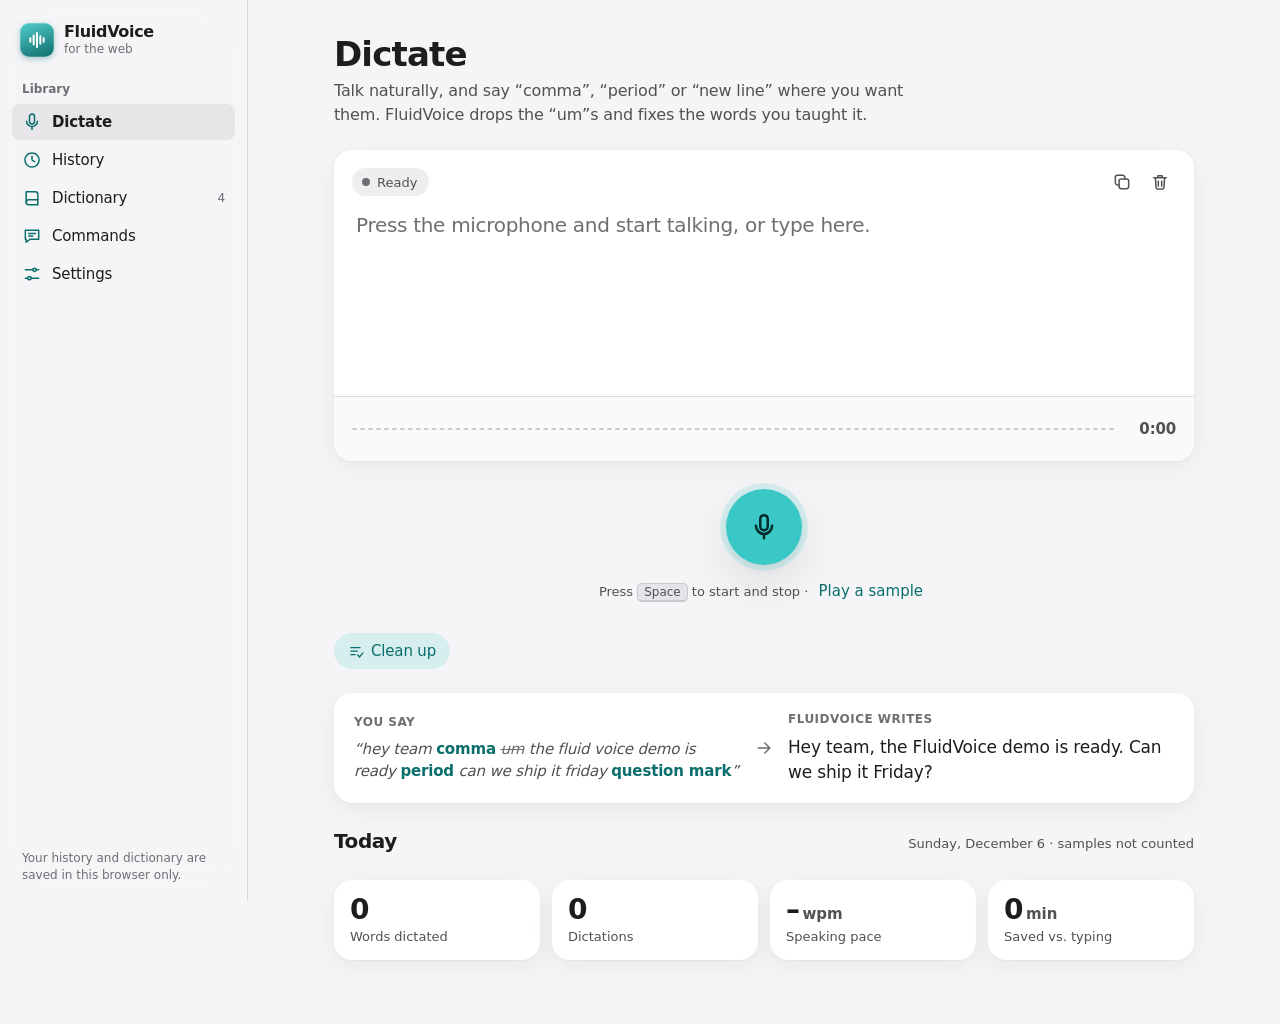
==== commit f1cfd960: "Fix issues found in pre-publish review of the web app - Filler removal only runs for English, so Por" ====
--- a/index.html
+++ b/index.html
@@ -7,6 +7,8 @@
 <meta name="description" content="Voice-to-text dictation in your browser, with spoken punctuation, filler-word removal and a custom dictionary.">
 <meta name="theme-color" content="#F5F5F7" media="(prefers-color-scheme: light)">
 <meta name="theme-color" content="#000000" media="(prefers-color-scheme: dark)">
+<link rel="apple-touch-icon" href="apple-touch-icon.png">
+<link rel="icon" type="image/png" sizes="180x180" href="apple-touch-icon.png">
 <link rel="icon" href="data:image/svg+xml,%3Csvg xmlns='http://www.w3.org/2000/svg' viewBox='0 0 64 64'%3E%3Crect width='64' height='64' rx='14' fill='%230A6E6C'/%3E%3Cpath d='M16 28v8M24 20v24M32 14v36M40 22v20M48 28v8' stroke='white' stroke-width='5' stroke-linecap='round'/%3E%3C/svg%3E">
 <style>
 /* Layout: a macOS-style window. Translucent sidebar on the left, one content column on the right.
@@ -24,7 +26,7 @@
   --chrome: rgba(246, 246, 248, 0.82);
   --red: #C00012;
   --red-fill: #FF3B30;
-  --orange: #A65400;
+  --orange: #944A00;
   --green: #1A7F37;
   --shadow: 0 1px 2px rgba(0, 0, 0, 0.04), 0 6px 24px rgba(0, 0, 0, 0.06);
   --shadow-lg: 0 2px 6px rgba(0, 0, 0, 0.06), 0 18px 48px rgba(0, 0, 0, 0.10);
@@ -36,6 +38,7 @@
   --on-accent: #032B2A;
   --accent-ink: var(--accent-ink-l);
   --accent-soft: color-mix(in srgb, var(--accent) 16%, transparent);
+  --seg-on: var(--surface);
 
   --font-text: -apple-system, BlinkMacSystemFont, "SF Pro Text", "Segoe UI Variable Text", "Segoe UI", system-ui, sans-serif;
   --font-display: -apple-system, BlinkMacSystemFont, "SF Pro Display", "Segoe UI Variable Display", "Segoe UI", system-ui, sans-serif;
@@ -76,6 +79,7 @@
     --shadow: 0 0 0 1px rgba(255, 255, 255, 0.05), 0 6px 24px rgba(0, 0, 0, 0.5);
     --shadow-lg: 0 0 0 1px rgba(255, 255, 255, 0.06), 0 18px 48px rgba(0, 0, 0, 0.6);
     --accent-ink: var(--accent-ink-d);
+    --seg-on: #636366;
     color-scheme: dark;
   }
 }
@@ -97,6 +101,7 @@
   --shadow: 0 0 0 1px rgba(255, 255, 255, 0.05), 0 6px 24px rgba(0, 0, 0, 0.5);
   --shadow-lg: 0 0 0 1px rgba(255, 255, 255, 0.06), 0 18px 48px rgba(0, 0, 0, 0.6);
   --accent-ink: var(--accent-ink-d);
+  --seg-on: #636366;
   color-scheme: dark;
 }
 
@@ -116,7 +121,7 @@
 [hidden] { display: none !important; }
 button, input, select, textarea { font: inherit; color: inherit; letter-spacing: inherit; }
 button { cursor: pointer; }
-:focus-visible { outline: 3px solid color-mix(in srgb, var(--accent-ink) 60%, transparent); outline-offset: 2px; border-radius: 6px; }
+:focus-visible { outline: 3px solid var(--accent-ink); outline-offset: 2px; border-radius: 6px; }
 .sr-only { position: absolute; width: 1px; height: 1px; padding: 0; margin: -1px; overflow: hidden; clip: rect(0 0 0 0); white-space: nowrap; border: 0; }
 .ic { width: 20px; height: 20px; flex: none; stroke: currentColor; fill: none; stroke-width: 1.8; stroke-linecap: round; stroke-linejoin: round; }
 .ic-sm { width: 16px; height: 16px; }
@@ -176,7 +181,7 @@
 .btn-tinted { background: var(--accent-soft); color: var(--accent-ink); }
 .btn-tinted:hover { background: color-mix(in srgb, var(--accent) 24%, transparent); }
 .btn-filled { background: var(--accent); color: var(--on-accent); font-weight: 600; }
-.btn-filled:hover { background: color-mix(in srgb, var(--accent) 88%, var(--fg) 12%); }
+.btn-filled:hover { background: color-mix(in srgb, var(--accent) 88%, white 12%); }
 .btn-danger { color: var(--red); }
 .btn-plain { background: transparent; color: var(--accent-ink); padding-inline: 8px; }
 .btn-plain:hover { background: var(--fill-2); }
@@ -209,6 +214,7 @@
 /* iOS-style switch */
 .switch { appearance: none; -webkit-appearance: none; position: relative; flex: none; width: 51px; height: 31px; margin: 0; border-radius: 999px; background: var(--fill); cursor: pointer; transition: background-color 0.2s ease; }
 .switch::after { content: ""; position: absolute; top: 2px; left: 2px; width: 27px; height: 27px; border-radius: 50%; background: #fff; box-shadow: 0 3px 8px rgba(0,0,0,0.15), 0 1px 1px rgba(0,0,0,0.16); transition: transform 0.22s cubic-bezier(.3,.7,.4,1); }
+.switch:not(:checked) { box-shadow: inset 0 0 0 1.5px var(--fg-3); }
 .switch:checked { background: var(--green); }
 .switch:checked::after { transform: translateX(20px); }
 .switch:focus-visible { outline-offset: 3px; border-radius: 999px; }
@@ -219,7 +225,7 @@
   min-height: 30px; padding: 4px 14px; border: 0; border-radius: 7px; background: transparent;
   font-size: var(--t-foot); font-weight: 500; color: var(--fg);
 }
-.segmented button[aria-pressed="true"] { background: var(--surface); box-shadow: 0 1px 3px rgba(0,0,0,0.12), 0 0 0 0.5px rgba(0,0,0,0.04); font-weight: 600; }
+.segmented button[aria-pressed="true"] { background: var(--seg-on); box-shadow: 0 1px 3px rgba(0,0,0,0.12), 0 0 0 0.5px rgba(0,0,0,0.04); font-weight: 600; }
 
 /* ---------- Dictate ---------- */
 .composer { padding: 0; overflow: hidden; }
@@ -232,6 +238,7 @@
   white-space: pre-wrap; overflow-wrap: anywhere;
 }
 .editor textarea:focus { outline: none; }
+.composer:has(#transcript:focus-visible) { box-shadow: var(--shadow), 0 0 0 3px var(--accent-ink); }
 .editor .live .interim { color: var(--fg-3); }
 .editor .live .caret { display: inline-block; width: 2px; height: 1.1em; margin-left: 2px; vertical-align: -0.15em; background: var(--accent-ink); border-radius: 1px; animation: blink 1s steps(1) infinite; }
 .editor .live .base { color: var(--fg-2); }
@@ -250,7 +257,7 @@
 .record-btn .ic { width: 30px; height: 30px; stroke-width: 2; }
 .record-btn:hover { transform: scale(1.04); }
 .record-btn:active { transform: scale(0.96); }
-.record-btn[aria-pressed="true"] { background: var(--red-fill); color: #fff; box-shadow: 0 0 0 calc(6px + var(--level, 0) * 14px) color-mix(in srgb, var(--red-fill) 22%, transparent), var(--shadow-lg); }
+.record-btn[data-active="true"] { background: var(--red-fill); color: #fff; box-shadow: 0 0 0 calc(6px + var(--level, 0) * 14px) color-mix(in srgb, var(--red-fill) 22%, transparent), var(--shadow-lg); }
 .record-btn:focus-visible { outline-offset: 10px; border-radius: 50%; }
 .record-hint { font-size: var(--t-foot); color: var(--fg-2); text-align: center; letter-spacing: 0; }
 kbd { font-family: var(--font-text); font-size: 0.92em; padding: 1px 6px; border-radius: 5px; background: var(--fill); border: 1px solid var(--sep); border-bottom-width: 2px; }
@@ -305,6 +312,8 @@
 .h-meta .when { font-weight: 600; color: var(--fg); }
 .h-text { grid-column: 1 / -1; margin: 0; font-size: var(--t-callout); white-space: pre-wrap; overflow-wrap: anywhere; display: -webkit-box; -webkit-line-clamp: 3; -webkit-box-orient: vertical; overflow: hidden; }
 .h-item.open .h-text { -webkit-line-clamp: unset; display: block; }
+.h-more { grid-column: 1 / -1; justify-self: start; min-height: 28px; margin: -4px 0 0 -8px; font-size: var(--t-foot); }
+.list-note { padding: 12px 18px; margin: 0; }
 .h-actions { display: flex; gap: 2px; grid-row: 1; grid-column: 2; margin: -6px -8px 0 0; }
 .tag { display: inline-flex; align-items: center; padding: 0 7px; border-radius: 5px; font-size: 0.6875rem; font-weight: 600; background: var(--accent-soft); color: var(--accent-ink); letter-spacing: 0.02em; text-transform: uppercase; }
 .empty { padding: 40px 24px; text-align: center; color: var(--fg-2); display: flex; flex-direction: column; align-items: center; gap: 8px; }
@@ -317,6 +326,7 @@
 .field { display: flex; flex-direction: column; gap: 6px; min-width: 0; }
 .field label { font-size: var(--t-foot); font-weight: 600; color: var(--fg-2); letter-spacing: 0; }
 .hint { font-size: var(--t-cap); color: var(--fg-3); letter-spacing: 0; }
+.hint.error { color: var(--red); }
 .d-item { display: grid; grid-template-columns: minmax(0, 1fr) auto minmax(0, 0.8fr) auto; gap: 12px; align-items: center; padding: 12px 10px 12px 18px; }
 .chips { display: flex; flex-wrap: wrap; gap: 6px; min-width: 0; }
 .chip { display: inline-flex; padding: 3px 10px; border-radius: 999px; background: var(--fill); font-size: var(--t-foot); color: var(--fg-2); letter-spacing: 0; overflow-wrap: anywhere; }
@@ -340,13 +350,14 @@
 .group-foot { margin: 0; padding: 0 18px; font-size: var(--t-foot); color: var(--fg-2); letter-spacing: 0; max-width: 70ch; }
 .row { display: flex; align-items: center; justify-content: space-between; gap: 16px; min-height: 52px; padding: 10px 18px; flex-wrap: wrap; }
 .row + .row { border-top: 1px solid var(--sep); }
+label.row { cursor: pointer; }
 .row-text { min-width: 0; flex: 1 1 220px; }
 .row-text label, .row-text .label { display: block; font-size: var(--t-callout); }
 .row-text .desc { display: block; font-size: var(--t-foot); color: var(--fg-2); letter-spacing: 0; }
 .row select { width: auto; min-width: 190px; }
 .swatches { display: flex; gap: 10px; flex-wrap: wrap; }
 .swatch { width: 30px; height: 30px; border-radius: 50%; border: 0; background: var(--sw); box-shadow: inset 0 0 0 1px rgba(0,0,0,0.08); position: relative; }
-.swatch[aria-checked="true"]::after { content: ""; position: absolute; inset: -5px; border-radius: 50%; border: 2px solid var(--sw); }
+.swatch[aria-checked="true"]::after { content: ""; position: absolute; inset: -5px; border-radius: 50%; border: 2px solid var(--fg); }
 .status-ok { color: var(--green); font-weight: 600; }
 .status-off { color: var(--fg-2); font-weight: 600; }
 .confirm { display: flex; gap: 8px; align-items: center; flex-wrap: wrap; font-size: var(--t-foot); color: var(--fg-2); }
@@ -363,11 +374,35 @@
 .toast .ic { width: 18px; height: 18px; }
 
 /* ---------- Phone: tab bar ---------- */
+/* iPhone in landscape: keep content clear of the notch / Dynamic Island */
+.app { grid-template-columns: calc(var(--sidebar-w) + env(safe-area-inset-left, 0px)) minmax(0, 1fr); }
+.sidebar { width: calc(var(--sidebar-w) + env(safe-area-inset-left, 0px)); padding-left: max(12px, env(safe-area-inset-left, 0px)); }
+.main { padding-right: max(clamp(16px, 4.5vw, 56px), env(safe-area-inset-right, 0px)); }
+
+/* Apple HIG: 44×44pt minimum hit target on every touch screen, phone or iPad.
+   16px text in fields stops iOS from zooming in when a field gets focus. */
+@media (pointer: coarse) {
+  .btn, .icon-btn, .nav-item { min-height: 44px; }
+  .icon-btn { width: 44px; height: 44px; }
+  .h-more { min-height: 44px; }
+  .record-hint .btn-plain { min-height: 44px !important; }
+  input[type="text"], input[type="search"], select, textarea { min-height: 44px; font-size: 16px; }
+  .editor textarea { font-size: 1.1875rem; }
+  .segmented button { min-height: 40px; padding-inline: 16px; }
+  .swatches { gap: 2px; }
+  .swatch { width: 44px; height: 44px; background: transparent; box-shadow: none; }
+  .swatch::before { content: ""; position: absolute; inset: 7px; border-radius: 50%; background: var(--sw); box-shadow: inset 0 0 0 1px rgba(0,0,0,0.08); }
+  .swatch[aria-checked="true"]::after { inset: 2px; }
+  .h-actions { margin: -10px -10px 0 0; }
+}
+
 @media (max-width: 760px) {
   .app { grid-template-columns: minmax(0, 1fr); }
+  .main { padding-left: max(16px, env(safe-area-inset-left, 0px)); padding-right: max(16px, env(safe-area-inset-right, 0px)); }
   .sidebar {
     position: fixed; top: auto; bottom: 0; left: 0; right: 0; width: auto; height: auto; z-index: 40;
-    flex-direction: row; gap: 0; padding: 6px 4px calc(6px + env(safe-area-inset-bottom, 0px));
+    flex-direction: row; gap: 0;
+    padding: 6px max(4px, env(safe-area-inset-right, 0px)) calc(6px + env(safe-area-inset-bottom, 0px)) max(4px, env(safe-area-inset-left, 0px));
     border-right: 0; border-top: 1px solid var(--sep);
   }
   .brand, .nav-label, .sidebar-foot { display: none; }
@@ -402,6 +437,14 @@
   .h-actions { margin: -10px -10px 0 0; }
   .view-head h1 { font-size: 1.875rem; }
 }
+@supports not (color: color-mix(in srgb, red, blue)) {
+  :root { --accent-soft: var(--accent-soft-fallback, rgba(58, 200, 198, 0.16)); }
+  .toast { background: var(--fg); }
+  .notice { background: var(--surface); border: 1px solid var(--orange); }
+  .pill[data-state="live"], .pill[data-state="warn"] { background: var(--fill); }
+  .btn:hover, .btn-tinted:hover, .btn-filled:hover { filter: brightness(0.95); }
+  .composer:has(#transcript:focus-visible) { box-shadow: var(--shadow), 0 0 0 3px var(--accent-ink); }
+}
 @media (hover: none) and (pointer: coarse) { .kbd-hint { display: none; } }
 @media (prefers-reduced-motion: reduce) {
   *, *::before, *::after { animation-duration: 0.001ms !important; animation-iteration-count: 1 !important; transition-duration: 0.001ms !important; }
@@ -424,6 +467,7 @@
   <symbol id="i-clean" viewBox="0 0 24 24"><path d="M4 6.5h13M4 11.5h9M4 16.5h6"/><path d="m13.5 17 2.8 2.8L21 14"/></symbol>
   <symbol id="i-play" viewBox="0 0 24 24"><path d="M8 5.5v13l10.5-6.5z" fill="currentColor" stroke="none"/></symbol>
   <symbol id="i-undo" viewBox="0 0 24 24"><path d="M9 14 4.5 9.5 9 5"/><path d="M4.5 9.5H14a5.5 5.5 0 0 1 0 11h-3"/></symbol>
+  <symbol id="i-redo" viewBox="0 0 24 24"><path d="M15 14l4.5-4.5L15 5"/><path d="M19.5 9.5H10a5.5 5.5 0 0 0 0 11h3"/></symbol>
   <symbol id="i-check" viewBox="0 0 24 24"><path d="m5 12.5 4.5 4.5L19 7.5"/></symbol>
   <symbol id="i-x" viewBox="0 0 24 24"><path d="M6.5 6.5l11 11M17.5 6.5l-11 11"/></symbol>
   <symbol id="i-plus" viewBox="0 0 24 24"><path d="M12 5v14M5 12h14"/></symbol>
@@ -453,18 +497,18 @@
     <div class="sidebar-foot">Your history and dictionary are saved in this browser only.</div>
   </aside>
 
-  <main class="main" id="main">
+  <main class="main" id="main" tabindex="-1">
 
     <!-- ===== Dictate ===== -->
     <section class="view" id="view-dictate" aria-labelledby="h-dictate">
       <header class="view-head">
         <div>
           <h1 id="h-dictate">Dictate</h1>
-          <p>Talk naturally. FluidVoice adds punctuation, drops the “um”s and fixes the words you taught it.</p>
+          <p>Talk naturally, and say “comma”, “period” or “new line” where you want them. FluidVoice drops the “um”s and fixes the words you taught it.</p>
         </div>
       </header>
 
-      <div class="notice" id="mic-notice" role="status" hidden>
+      <div class="notice" id="mic-notice" role="alert" hidden>
         <svg class="ic" aria-hidden="true"><use href="#i-alert"/></svg>
         <div>
           <strong id="mic-notice-title">Microphone isn’t available here</strong>
@@ -478,7 +522,7 @@
 
       <div class="card composer">
         <div class="composer-top">
-          <span class="pill" id="status" data-state="idle"><span class="dot" aria-hidden="true"></span><span id="status-text">Ready</span></span>
+          <span class="pill" id="status" data-state="idle" role="status"><span class="dot" aria-hidden="true"></span><span id="status-text">Ready</span></span>
           <div class="composer-tools">
             <button class="icon-btn" type="button" id="btn-undo" title="Undo last change" aria-label="Undo last change" hidden><svg class="ic" aria-hidden="true"><use href="#i-undo"/></svg></button>
             <button class="icon-btn" type="button" id="btn-copy" title="Copy text" aria-label="Copy text"><svg class="ic" aria-hidden="true"><use href="#i-copy"/></svg></button>
@@ -488,7 +532,7 @@
         <div class="editor">
           <label for="transcript" class="sr-only">Transcript</label>
           <textarea id="transcript" spellcheck="true" placeholder="Press the microphone and start talking, or type here."></textarea>
-          <div class="live" id="live" aria-live="polite" hidden></div>
+          <div class="live" id="live" hidden></div>
         </div>
         <div class="wave-row">
           <canvas class="wave" id="wave" aria-hidden="true"></canvas>
@@ -497,7 +541,7 @@
       </div>
 
       <div class="record-zone">
-        <button class="record-btn" id="record" type="button" aria-pressed="false" aria-label="Start dictation">
+        <button class="record-btn" id="record" type="button" data-active="false" aria-label="Start dictation">
           <svg class="ic" aria-hidden="true"><use href="#i-mic" id="record-icon"/></svg>
         </button>
         <div class="record-hint" id="record-hint"><span class="kbd-hint">Press <kbd>Space</kbd> to start and stop · </span><button class="btn-plain btn" type="button" data-action="sample" style="min-height:28px;padding:2px 6px">Play a sample</button></div>
@@ -544,7 +588,7 @@
       <header class="view-head">
         <div>
           <h1 id="h-history">History</h1>
-          <p>Every dictation you finish is kept here, in this browser, until you delete it.</p>
+          <p>Your newest 500 dictations are kept here, in this browser, until you delete them.</p>
         </div>
       </header>
       <div class="card chart-card">
@@ -594,7 +638,7 @@
       <header class="view-head">
         <div>
           <h1 id="h-cmd">Voice commands</h1>
-          <p>Say these words while you dictate and FluidVoice types the symbol instead. They are the same spoken commands the Mac app understands.</p>
+          <p>Say these words while you dictate and FluidVoice types the symbol instead. Punctuation and symbols follow the Mac app’s spoken punctuation rules.</p>
         </div>
       </header>
       <div class="card tester">
@@ -644,22 +688,22 @@
             <div class="row-text"><label for="set-lang">Language</label><span class="desc">The language you will speak.</span></div>
             <select id="set-lang"></select>
           </div>
-          <div class="row">
-            <div class="row-text"><label for="set-punct">Spoken punctuation</label><span class="desc">Turn “comma”, “period” and “new line” into symbols.</span></div>
-            <input type="checkbox" class="switch" role="switch" id="set-punct">
-          </div>
-          <div class="row">
-            <div class="row-text"><label for="set-fillers">Remove filler words</label><span class="desc">Drops um, uh, er, hmm and similar sounds.</span></div>
-            <input type="checkbox" class="switch" role="switch" id="set-fillers">
-          </div>
-          <div class="row">
-            <div class="row-text"><label for="set-caps">Capitalize sentences</label><span class="desc">Starts each sentence with a capital letter.</span></div>
-            <input type="checkbox" class="switch" role="switch" id="set-caps">
-          </div>
-          <div class="row">
-            <div class="row-text"><label for="set-copy">Copy when I stop</label><span class="desc">Puts the finished text on your clipboard.</span></div>
-            <input type="checkbox" class="switch" role="switch" id="set-copy">
-          </div>
+          <label class="row" for="set-punct">
+            <span class="row-text"><span class="label" id="set-punct-label">Spoken punctuation</span><span class="desc" id="set-punct-desc">Turn “comma”, “period” and “new line” into symbols.</span></span>
+            <input type="checkbox" class="switch" role="switch" id="set-punct" aria-labelledby="set-punct-label" aria-describedby="set-punct-desc">
+          </label>
+          <label class="row" for="set-fillers">
+            <span class="row-text"><span class="label" id="set-fillers-label">Remove filler words</span><span class="desc" id="fillers-desc">Drops um, uh, er, hmm and similar sounds.</span></span>
+            <input type="checkbox" class="switch" role="switch" id="set-fillers" aria-labelledby="set-fillers-label" aria-describedby="fillers-desc">
+          </label>
+          <label class="row" for="set-caps">
+            <span class="row-text"><span class="label" id="set-caps-label">Capitalize sentences</span><span class="desc" id="set-caps-desc">Starts each sentence with a capital letter.</span></span>
+            <input type="checkbox" class="switch" role="switch" id="set-caps" aria-labelledby="set-caps-label" aria-describedby="set-caps-desc">
+          </label>
+          <label class="row" for="set-copy">
+            <span class="row-text"><span class="label" id="set-copy-label">Copy when I stop</span><span class="desc" id="set-copy-desc">Puts the finished text on your clipboard.</span></span>
+            <input type="checkbox" class="switch" role="switch" id="set-copy" aria-labelledby="set-copy-label" aria-describedby="set-copy-desc">
+          </label>
         </div>
       </div>
 
@@ -685,17 +729,20 @@
             <span id="reset-dict-zone"><button class="btn" type="button" id="btn-reset-dict">Reset dictionary</button></span>
           </div>
         </div>
-        <p class="group-foot">Your browser turns speech into text. Chrome and Edge send the audio to Google’s speech service; Safari uses Apple’s. For fully on-device dictation, use the FluidVoice Mac app.</p>
+        <p class="group-foot">Your browser turns speech into text with an online speech service: Chrome sends the audio to Google, Edge to Microsoft and Safari to Apple. For fully on-device dictation, use the FluidVoice Mac app.</p>
       </div>
     </section>
   </main>
 </div>
 
+<div class="sr-only" id="sr-announce" aria-live="polite"></div>
 <div class="toast" id="toast" role="status" aria-live="polite"><svg class="ic" aria-hidden="true"><use href="#i-check"/></svg><span id="toast-text"></span></div>
 
 <script>
 (() => {
   "use strict";
+  // Note: no regex lookbehind anywhere in this script. Safari before 16.4 can't parse it, and one parse
+  // error would stop the whole app from working.
 
   /* ---------------- Storage (per browser; may be unavailable) ---------------- */
   const store = {
@@ -731,24 +778,40 @@
     { id: "s4", triggers: ["friday"], replacement: "Friday" }
   ];
 
-  const browserLang = (navigator.language || "en-US");
+  // Pick the closest supported language from the browser's preferences ("fr" -> "fr-FR").
+  function pickLang() {
+    const prefs = navigator.languages && navigator.languages.length ? navigator.languages : [navigator.language || "en-US"];
+    for (const tag of prefs) {
+      const t = String(tag).toLowerCase(), base = t.split("-")[0];
+      const m = LANGUAGES.find(([c]) => c.toLowerCase() === t) || LANGUAGES.find(([c]) => c.toLowerCase().startsWith(base + "-"));
+      if (m) return m[0];
+    }
+    return "en-US";
+  }
   const DEFAULTS = {
-    theme: "system", accent: "cyan",
-    lang: LANGUAGES.some(([c]) => c === browserLang) ? browserLang : "en-US",
+    theme: "system", accent: "cyan", lang: pickLang(),
     spokenPunctuation: true, removeFillers: true, autoCapitalize: true, autoCopy: false
   };
-  let settings = Object.assign({}, DEFAULTS, store.get("fv.settings", {}));
+  const storedSettings = store.get("fv.settings", {});
+  let settings = Object.assign({}, DEFAULTS, storedSettings && typeof storedSettings === "object" ? storedSettings : {});
+  if (!LANGUAGES.some(([c]) => c === settings.lang)) settings.lang = DEFAULTS.lang;
   let history = store.get("fv.history", []);
-  if (!Array.isArray(history)) history = [];
+  history = (Array.isArray(history) ? history : []).filter(h => h && typeof h.text === "string")
+    .map(h => ({ ...h, words: Number(h.words) || 0, ms: Number(h.ms) || 0, at: Number(h.at) || Date.now(), id: String(h.id || Math.random()) }));
   let dictionary = store.get("fv.dictionary", null);
-  if (!Array.isArray(dictionary)) dictionary = STARTER_DICTIONARY.map(e => ({ ...e }));
+  dictionary = Array.isArray(dictionary)
+    ? dictionary.filter(e => e && Array.isArray(e.triggers) && typeof e.replacement === "string")
+        .map(e => ({ ...e, triggers: e.triggers.filter(t => typeof t === "string" && t.trim()) })).filter(e => e.triggers.length)
+    : STARTER_DICTIONARY.map(e => ({ ...e, triggers: [...e.triggers] }));
 
   const saveSettings = () => store.set("fv.settings", settings);
   const saveHistory = () => store.set("fv.history", history);
   const saveDictionary = () => store.set("fv.dictionary", dictionary);
+  const isEnglish = () => settings.lang.toLowerCase().startsWith("en");
 
   /* ---------------- Text formatting (ported from the Mac app's rules) ---------------- */
-  const FILLERS = new Set(["um", "uh", "er", "ah", "eh", "umm", "uhh", "err", "ahh", "ehh", "hmm", "hm", "mm", "mmm", "erm", "urm"]);
+  // English filler sounds only: in other languages several of these are real words (Portuguese "um", German "er").
+  const FILLERS = new Set(["um", "uh", "er", "ah", "eh", "umm", "uhh", "err", "ahh", "ehh", "hmm", "hm", "mm", "mmm", "erm", "urm", "ugh"]);
   const TLDS = new Set(["ai", "app", "co", "com", "dev", "edu", "gov", "io", "me", "net", "org", "uk", "us", "html", "js", "json", "md", "py", "swift", "txt"]);
 
   // Spacing: R = sticks to the word before, L = sticks to the word after, N = no space either side,
@@ -761,7 +824,7 @@
       ["!", "R", ["exclamation mark", "exclamation point"]],
       [":", "R", ["colon"]],
       [";", "R", ["semicolon", "semi colon"]],
-      ["…", "R", ["ellipsis", "dot dot dot"]],
+      ["…", "R", ["ellipsis", "dot dot dot", "three dots"]],
       ["-", "N", ["hyphen"]],
       ["—", "S", ["em dash", "long dash"]],
       [".", "N", ["dot"], "between a name and .com, .io, .org…"]
@@ -769,8 +832,8 @@
     { title: "Symbols", rules: [
       ["@", "N", ["at sign"]],
       ["&", "S", ["ampersand"]],
-      ["#", "L", ["hashtag", "hash sign", "pound sign"]],
-      ["%", "R", ["percent sign"]],
+      ["#", "L", ["hashtag", "hash sign", "hash", "pound sign", "number sign"]],
+      ["%", "R", ["percent sign", "percent"]],
       ["*", "S", ["asterisk"]],
       ["/", "N", ["slash", "forward slash"]],
       ["\\", "N", ["backslash", "back slash"]],
@@ -780,7 +843,7 @@
     ]},
     { title: "Layout", rules: [
       ["\n", "B", ["new line", "next line"]],
-      ["\n\n", "B", ["new paragraph"]]
+      ["\n\n", "B", ["new paragraph", "next paragraph"]]
     ]},
     { title: "Brackets and quotes", rules: [
       ["(", "L", ["open parenthesis", "open paren", "left paren"]],
@@ -792,7 +855,6 @@
       ["“", "L", ["open quote", "begin quote"]],
       ["”", "R", ["close quote", "end quote", "unquote"]]
     ]}
-
   ];
   const RULES = new Map();
   let MAX_WORDS = 1;
@@ -805,7 +867,23 @@
   const norm = w => w.toLowerCase().replace(/^[^\p{L}\p{N}]+|[^\p{L}\p{N}]+$/gu, "");
 
   function removeFillers(text) {
-    return text.split(/[ \t]+/).filter(w => w && !FILLERS.has(norm(w))).join(" ");
+    if (!isEnglish()) return text;
+    const out = [];
+    for (const w of text.split(/[ \t]+/)) {
+      if (!w) continue;
+      const core = norm(w);
+      const isFiller = FILLERS.has(core)
+        && !/^\p{Lu}{2,}$/u.test(w.replace(/[^\p{L}]/gu, ""))                         // "ER" is an acronym
+        && !(/^m+$/.test(core) && out.length && /\d$/.test(out[out.length - 1]));      // "5 mm" is a unit
+      if (isFiller) {
+        // Keep sentence-ending punctuation that was attached to the filler ("agree, er?" -> "agree?").
+        const tail = (w.match(/[.!?…]+$/) || [""])[0];
+        if (tail && out.length) out[out.length - 1] = out[out.length - 1].replace(/[,;:]+$/, "") + tail;
+        continue;
+      }
+      out.push(w);
+    }
+    return out.join(" ");
   }
 
   function applySpokenPunctuation(text) {
@@ -829,7 +907,7 @@
       const glueBefore = tok.sp === "R" || tok.sp === "N" || tok.sp === "B";
       if (tok.sp === "B") out = out.replace(/[ \t]+$/, "");
       // The recognizer sometimes adds its own punctuation; don't double it ("Hi,," -> "Hi,").
-      if (tok.sp === "R" && out.endsWith(tok.t)) { glueNext = false; continue; }
+      if (tok.sp === "R" && /^[,.;:!?…]$/.test(tok.t) && out.endsWith(tok.t)) { glueNext = false; continue; }
       if (out && !glueBefore && !glueNext) out += " ";
       out += tok.t;
       glueNext = tok.sp === "L" || tok.sp === "N" || tok.sp === "B";
@@ -837,47 +915,88 @@
     return out;
   }
 
+  // Scripts written without spaces between words: dictionary entries match anywhere inside a sentence.
+  const NO_SPACE_SCRIPT = /[\p{Script=Han}\p{Script=Hiragana}\p{Script=Katakana}\p{Script=Thai}]/u;
   const escapeRe = s => s.replace(/[.*+?^${}()|[\]\\]/g, "\\$&");
+  const dictKey = (t, spaced) => spaced ? t.toLowerCase().replace(/\s+/g, " ") : t.toLowerCase().replace(/\s+/g, "");
   function applyDictionary(text) {
-    const pairs = [];
-    for (const e of dictionary) for (const t of e.triggers) if (t.trim()) pairs.push([t.trim(), e.replacement]);
-    pairs.sort((a, b) => b[0].length - a[0].length);
-    for (const [trigger, replacement] of pairs) {
-      const re = new RegExp("(?<![\\p{L}\\p{N}])" + escapeRe(trigger).replace(/\s+/g, "\\s+") + "(?![\\p{L}\\p{N}])", "giu");
-      text = text.replace(re, () => replacement);
+    // One pass over all entries, longest trigger first, so a newer entry can't be undone by an older one.
+    const spaced = new Map(), unspaced = new Map();
+    for (const e of dictionary) for (const raw of e.triggers) {
+      const t = raw.trim();
+      if (!t) continue;
+      const isNoSpace = NO_SPACE_SCRIPT.test(t);
+      const map = isNoSpace ? unspaced : spaced;
+      const key = dictKey(t, !isNoSpace);
+      if (!map.has(key)) map.set(key, { t, r: e.replacement });
+    }
+    const alt = (map, sep) => [...map.values()].sort((a, b) => b.t.length - a.t.length).map(x => escapeRe(x.t).replace(/\s+/g, sep)).join("|");
+    if (spaced.size) {
+      // Whole words only. Marks (\p{M}) count as letters so Hindi vowel signs don't split a word.
+      const re = new RegExp("(^|[^\\p{L}\\p{M}\\p{N}])(" + alt(spaced, "\\s+") + ")(?![\\p{L}\\p{M}\\p{N}])", "giu");
+      text = text.replace(re, (m, pre, word) => { const hit = spaced.get(dictKey(word, true)); return pre + (hit ? hit.r : word); });
+    }
+    if (unspaced.size) {
+      const re = new RegExp("(" + alt(unspaced, "\\s*") + ")", "giu");
+      text = text.replace(re, word => { const hit = unspaced.get(dictKey(word, false)); return hit ? hit.r : word; });
     }
     return text;
   }
 
-  function capitalize(text) {
-    let s = text.replace(/(^\s*|[.!?]\s+|\n\s*)(\p{Ll})/gu, (m, before, ch) => before + ch.toUpperCase());
-    if (settings.lang.startsWith("en")) s = s.replace(/(?<![\p{L}\p{N}'’])i(?=$|[\s,.;:!?'’])/gu, "I");
+  // Abbreviations like "e.g." and "Dr." don't end a sentence.
+  const ABBREV_END = /(?:^|\s)(?:\p{L}\.){1,3}$|(?:^|\s)(?:mr|mrs|ms|dr|st|vs|etc|approx)\.$/iu;
+  function capitalize(text, atStart = true) {
+    const up = ch => { try { return ch.toLocaleUpperCase(settings.lang); } catch { return ch.toUpperCase(); } };
+    // Words with a capital inside are left alone: iPhone, macOS, eBay.
+    const camel = (str, at) => /\p{Lu}/u.test((str.slice(at).match(/^[\p{L}\p{M}]+/u) || [""])[0]);
+    let s = text.replace(/([.!?]\s+|\n\s*)(\p{Ll})/gu, (m, before, ch, offset, str) =>
+      camel(str, offset + before.length) || (before[0] === "." && ABBREV_END.test(str.slice(0, offset + 1))) ? m : before + up(ch));
+    if (atStart) s = s.replace(/^(\s*)(\p{Ll})/u, (m, before, ch, offset, str) => camel(str, before.length) ? m : before + up(ch));
+    if (isEnglish()) s = s.replace(/(^|[^\p{L}\p{N}'’])i(?=$|[\s,;:!?'’]|\.(?!\p{L}))/gu, (m, pre) => pre + "I");
     return s;
   }
 
-  function formatTranscript(raw, opts = settings) {
+  // atStart = false when the text continues a sentence that is already on the page.
+  function formatTranscript(raw, opts = settings, atStart = true) {
     let s = raw.trim();
     if (!s) return "";
     if (opts.removeFillers) s = removeFillers(s);
     s = opts.spokenPunctuation ? applySpokenPunctuation(s) : s.replace(/\s+/g, " ");
     s = applyDictionary(s);
-    if (opts.autoCapitalize) s = capitalize(s);
-    return s.trim();
+    if (opts.autoCapitalize) s = capitalize(s, atStart);
+    return s.replace(/^[ \t]+|[ \t]+$/g, ""); // keep spoken line breaks at either end
   }
 
   // Local clean-up for text that is already written: fillers, spacing around punctuation, dictionary, capitals.
+  // Links, email addresses and file names are set aside first so their dots and colons stay intact.
+  const PROTECT = new RegExp(
+    "[\\w.+-]+@[\\w-]+(?:\\.[\\w-]+)+" +                                    // email
+    "|\\b[a-z][\\w+.-]*:\\/\\/\\S+" +                                         // https://…
+    "|\\b(?:[\\w-]+\\.)+(?:" + [...TLDS].join("|") + ")\\b(?:[/?#]\\S*)?",   // example.com/path, notes.txt
+    "gi");
   function cleanUp(text) {
-    const lines = text.split("\n").map(line => removeFillers(line)
-      .replace(/\s+([,.;:!?…])/g, "$1")                 // no space before punctuation
-      .replace(/([,;:!?…])(?=\p{L})/gu, "$1 ")           // one space after it
-      .replace(/(?<=\p{L}{2})\.(?=(\p{L}+))/gu, (m, next) => TLDS.has(next.toLowerCase()) ? "." : ". ") // "fine.new" -> "fine. new", keeps "google.com"
+    const kept = [];
+    const masked = text.replace(PROTECT, m => {
+      const trail = (m.match(/[.,;:!?)\]]+$/) || [""])[0];
+      kept.push(m.slice(0, m.length - trail.length));
+      return "\u0000" + (kept.length - 1) + "\u0000" + trail;
+    });
+    const lines = masked.split("\n").map(line => (settings.removeFillers ? removeFillers(line) : line)
+      .replace(/[ \t]+([,.;:!?…])/g, "$1")                    // no space before punctuation
+      .replace(/([,;:!?…])(?=\p{L})/gu, "$1 ")               // one space after it
+      .replace(/(\p{L}{2}|\u0000)\.(?=\p{L})/gu, "$1. ")    // "fine.new" -> "fine. new"
       .replace(/[ \t]{2,}/g, " ")
       .trim());
-    let s = applyDictionary(lines.join("\n").replace(/\n{3,}/g, "\n\n"));
-    return capitalize(s);
-  }
-
-  const countWords = s => (s.match(/[\p{L}\p{N}]+(?:['’-][\p{L}\p{N}]+)*/gu) || []).length;
+    const s = capitalize(applyDictionary(lines.join("\n").replace(/\n{3,}/g, "\n\n")));
+    return s.replace(/\u0000(\d+)\u0000/g, (m, i) => kept[Number(i)]);
+  }
+
+  // Chinese, Japanese and Thai don't put spaces between words; Intl.Segmenter knows where they begin.
+  // Everything else is counted by spaces, keeping "well-known" and Hindi words (with their vowel marks) whole.
+  const segmenter = (() => { try { return new Intl.Segmenter(undefined, { granularity: "word" }); } catch { return null; } })();
+  const countWords = s => segmenter && NO_SPACE_SCRIPT.test(s)
+    ? Array.from(segmenter.segment(s)).filter(x => x.isWordLike).length
+    : (s.match(/[\p{L}\p{M}\p{N}]+(?:['’-][\p{L}\p{M}\p{N}]+)*/gu) || []).length;
 
   /* ---------------- DOM helpers ---------------- */
   const $ = (sel, root = document) => root.querySelector(sel);
@@ -908,17 +1027,22 @@
     $("use", t).setAttribute("href", "#" + iconId);
     t.classList.add("show");
     clearTimeout(toastTimer);
-    toastTimer = setTimeout(() => t.classList.remove("show"), 2200);
-  }
-
-  async function copyText(text) {
+    toastTimer = setTimeout(() => t.classList.remove("show"), 2600);
+  }
+  const announce = text => { const n = $("#sr-announce"); n.textContent = ""; requestAnimationFrame(() => { n.textContent = text; }); };
+
+  // fromGesture = false when called after the person's click has ended (for example, when dictation stops by itself).
+  async function copyText(text, { fromGesture = true } = {}) {
     if (!text.trim()) { toast("Nothing to copy yet", "i-alert"); return false; }
     try { await navigator.clipboard.writeText(text); toast("Copied"); return true; }
     catch {
       const ta = $("#transcript");
-      if (ta.value === text) { ta.focus(); ta.select(); }
-      try { if (document.execCommand("copy")) { toast("Copied"); return true; } } catch { /* fall through */ }
-      toast("Press ⌘C or Ctrl+C to copy the selected text", "i-alert");
+      const canSelect = fromGesture && ta.value === text && !ta.hidden;
+      if (canSelect) {
+        ta.focus(); ta.select();
+        try { if (document.execCommand("copy")) { toast("Copied"); return true; } } catch { /* fall through */ }
+      }
+      toast(canSelect ? "Press ⌘C or Ctrl+C to copy the selected text" : "Couldn’t copy automatically. Press the Copy button.", "i-alert");
       return false;
     }
   }
@@ -930,6 +1054,8 @@
     if (settings.theme === "light" || settings.theme === "dark") { root.setAttribute("data-theme", settings.theme); themeSetByPage = true; }
     else if (themeSetByPage) { root.removeAttribute("data-theme"); themeSetByPage = false; }
     $$("[data-theme-opt]").forEach(b => b.setAttribute("aria-pressed", String(b.dataset.themeOpt === settings.theme)));
+    const forced = settings.theme === "light" ? "#F5F5F7" : settings.theme === "dark" ? "#000000" : null;
+    $$('meta[name="theme-color"]').forEach((m, i) => m.setAttribute("content", forced || (i === 0 ? "#F5F5F7" : "#000000")));
     requestAnimationFrame(drawWave);
   }
   function applyAccent() {
@@ -938,6 +1064,7 @@
     root.style.setProperty("--accent-ink-l", a.inkL);
     root.style.setProperty("--accent-ink-d", a.inkD);
     root.style.setProperty("--on-accent", a.on);
+    root.style.setProperty("--accent-soft-fallback", a.fill + "29");
     $$(".swatch").forEach(s => { const on = s.dataset.accent === settings.accent; s.setAttribute("aria-checked", String(on)); s.tabIndex = on ? 0 : -1; });
     requestAnimationFrame(drawWave);
   }
@@ -948,100 +1075,133 @@
     if (!VIEWS.includes(name)) name = "dictate";
     for (const v of VIEWS) $("#view-" + v).hidden = v !== name;
     $$(".nav-item").forEach(b => b.dataset.view === name ? b.setAttribute("aria-current", "page") : b.removeAttribute("aria-current"));
-    if (push) { try { history_replace(name); } catch { /* hash not available */ } }
+    if (push) { try { if (location.hash !== "#" + name) window.history.replaceState(null, "", "#" + name); } catch { /* hash not available */ } }
     if (name === "history") renderHistory();
     if (name === "dictate") requestAnimationFrame(() => { sizeWave(); autosize(); });
     window.scrollTo({ top: 0 });
   }
-  function history_replace(name) { if (location.hash !== "#" + name) window.history.replaceState(null, "", "#" + name); }
 
   /* ---------------- Dictation ---------------- */
   const SR = window.SpeechRecognition || window.webkitSpeechRecognition;
   const isFramed = (() => { try { return window.self !== window.top; } catch { return true; } })();
+  const isiOS = /iP(hone|ad|od)/.test(navigator.platform) || (navigator.platform === "MacIntel" && navigator.maxTouchPoints > 1);
+  const isIOSNonSafari = isiOS && /CriOS|EdgiOS|FxiOS|OPiOS/.test(navigator.userAgent);
+  const reduceMotion = window.matchMedia ? window.matchMedia("(prefers-reduced-motion: reduce)") : { matches: false };
   const ta = $("#transcript");
   const live = $("#live");
   const recordBtn = $("#record");
 
   const state = {
     mode: "idle",          // idle | live | sample
+    starting: false,       // waiting on the permission check before a live session
+    session: 0,            // increases with every recording, so late callbacks from an old one are ignored
     base: "", finalRaw: "", interim: "",
     startedAt: 0, elapsed: 0, timerId: 0,
-    rec: null, stopRequested: false, restarts: 0,
+    rec: null, stopRequested: false, restarts: 0, heard: false,
+    watchdog: 0, stopTimer: 0, pendingCopy: null,
     level: 0, levels: new Array(96).fill(0), meter: null,
     undo: null
   };
 
   function setStatus(kind, text) {
-    const p = $("#status");
-    p.dataset.state = kind;
+    $("#status").dataset.state = kind;
     $("#status-text").textContent = text;
   }
 
   const fmtTime = ms => { const s = Math.floor(ms / 1000); return Math.floor(s / 60) + ":" + String(s % 60).padStart(2, "0"); };
 
-  function joinText(base, addition) {
-    if (!addition) return base;
-    if (!base) return addition;
-    return base + (/\n$/.test(base) ? "" : " ") + addition;
-  }
+  // What goes between text already on the page and newly dictated text.
+  const separator = (base, addition) =>
+    !base || !addition || /\n$/.test(base) || /^[\n,.;:!?…)\]}”%]/.test(addition) ? "" : " ";
+  const joinText = (base, addition) => base + separator(base, addition) + addition;
+  const continuesSentence = base => !!base.trim() && !/[.!?…]["”')\]]*\s*$|\n\s*$/.test(base);
 
   function renderLive() {
-    const formatted = formatTranscript(state.finalRaw);
+    const formatted = formatTranscript(state.finalRaw, settings, !continuesSentence(state.base));
     live.replaceChildren();
-    if (state.base) live.append(el("span", { class: "base", text: state.base + (formatted || state.interim ? " " : "") }));
+    if (state.base) live.append(el("span", { class: "base", text: state.base + separator(state.base, formatted || state.interim) }));
     live.append(document.createTextNode(formatted));
     if (state.interim) live.append(el("span", { class: "interim", text: (formatted ? " " : "") + state.interim }));
     live.append(el("span", { class: "caret", "aria-hidden": "true" }));
-    if (!state.base && !formatted && !state.interim) live.prepend(el("span", { class: "interim", text: state.mode === "sample" ? "" : "Listening…" }));
-  }
+    if (!state.base && !formatted && !state.interim && state.mode === "live") live.prepend(el("span", { class: "interim", text: "Listening…" }));
+  }
+
+  function setEditingLocked(locked) {
+    ["#btn-clear", "#btn-cleanup", "#btn-undo", "#btn-copy"].forEach(s => { $(s).disabled = locked; });
+    $$("[data-rewrite]").forEach(b => { b.disabled = locked; });
+  }
+  function dropUndo() { state.undo = null; $("#btn-undo").hidden = true; }
 
   function enterRecordingUI(mode) {
     state.mode = mode;
-    state.base = ta.value.replace(/\s+$/, "");
+    const token = ++state.session;
+    state.base = ta.value.replace(/[ \t]+$/, "");
     state.finalRaw = ""; state.interim = "";
     state.startedAt = performance.now(); state.elapsed = 0;
     ta.hidden = true; live.hidden = false;
-    recordBtn.setAttribute("aria-pressed", "true");
+    recordBtn.dataset.active = "true";
     recordBtn.setAttribute("aria-label", mode === "sample" ? "Stop sample" : "Stop dictation");
     $("#record-icon").setAttribute("href", "#i-stop");
     setStatus(mode === "sample" ? "sample" : "live", mode === "sample" ? "Playing sample" : "Listening");
     $("#howto").hidden = true;
+    setEditingLocked(true);
     clearInterval(state.timerId);
     state.timerId = setInterval(() => {
       state.elapsed = performance.now() - state.startedAt;
       $("#timer").textContent = fmtTime(state.elapsed);
     }, 250);
     renderLive();
-    startLevels(mode);
+    startLevels(mode, token);
+  }
+
+  function releaseRecognizer() {
+    const r = state.rec;
+    state.rec = null;
+    if (!r) return;
+    r.onresult = r.onerror = r.onend = r.onaudiostart = r.onstart = null;
+    try { r.abort(); } catch { /* already stopped */ }
   }
 
   function finishRecording({ sample = false } = {}) {
     if (state.mode === "idle") return;
     clearInterval(state.timerId);
-    stopLevels();
+    clearTimeout(state.watchdog);
+    clearTimeout(state.stopTimer);
+    clearTimeout(samplePlayer.timer);
+    releaseRecognizer();
     const elapsed = performance.now() - state.startedAt;
     const raw = (state.finalRaw + " " + state.interim).trim();
-    const formatted = formatTranscript(raw);
+    const formatted = formatTranscript(raw, settings, !continuesSentence(state.base));
     state.mode = "idle";
+    stopLevels();
     ta.value = joinText(state.base, formatted);
     live.hidden = true; ta.hidden = false;
-    recordBtn.setAttribute("aria-pressed", "false");
+    recordBtn.dataset.active = "false";
     recordBtn.setAttribute("aria-label", "Start dictation");
     $("#record-icon").setAttribute("href", "#i-mic");
+    setEditingLocked(false);
     if ($("#mic-notice").hidden) setStatus("idle", "Ready"); else setStatus("warn", "Microphone unavailable");
-    clearTimeout(state.watchdog);
     $("#timer").textContent = fmtTime(elapsed);
     autosize();
     updateHowto();
     const words = countWords(formatted);
+    if (words > 0) dropUndo(); // the text changed, so an older snapshot would throw this dictation away
+    const pending = state.pendingCopy;
+    state.pendingCopy = null;
+    if (pending) {
+      if (words === 0) pending.cancel();
+      else if (pending.failed) copyText(ta.value, { fromGesture: false });
+      else pending.resolve(new Blob([ta.value], { type: "text/plain" }));
+    }
     if (words > 0) {
       history.unshift({ id: Date.now().toString(36), text: formatted, raw, words, ms: Math.round(elapsed), at: Date.now(), sample });
       if (history.length > 500) history.length = 500;
       saveHistory();
       renderStats();
       renderNavCounts();
-      if (settings.autoCopy && !sample) copyText(formatted);
-      else toast(sample ? "Sample finished. Try Clean up or Write Mode." : `Saved ${words} ${words === 1 ? "word" : "words"} to History`);
+      if (!$("#view-history").hidden) renderHistory();
+      if (!pending && settings.autoCopy && !sample) copyText(ta.value, { fromGesture: false });
+      else if (!pending) toast(sample ? (sampleFn ? "Sample finished. Try Clean up or Write Mode." : "Sample finished. Try Clean up.") : `Saved ${words} ${words === 1 ? "word" : "words"} to History`);
     }
   }
 
@@ -1053,43 +1213,50 @@
   }
 
   function micHelpText() {
-    if (isFramed) return "This preview can’t use your microphone. Open the FluidVoice web app file directly in Chrome, Edge or Safari to dictate. Everything else works here, so you can play a sample or type to try the formatting.";
+    if (isFramed) return "This preview can’t use your microphone. Open the FluidVoice web app in its own browser tab to dictate. Everything else works here, so you can play a sample or type to try the formatting.";
+    if (isIOSNonSafari) return "On iPhone and iPad, dictation works in Safari. Open this page in Safari to dictate. You can still type or play a sample here.";
     return "Your browser can’t turn speech into text. Use Chrome, Edge or Safari to dictate. You can still type or play a sample to see how formatting works.";
   }
 
-  async function micBlockedUpFront() {
+  // "granted", "prompt", "denied" or "unknown" (Safari and Firefox may not answer the question).
+  async function micPermission() {
     try {
       // Frames that aren't allowed the microphone (like an embedded preview) fail silently in some browsers.
-      if (document.featurePolicy && !document.featurePolicy.allowsFeature("microphone")) return true;
-      if (navigator.permissions && navigator.permissions.query) {
-        const p = await navigator.permissions.query({ name: "microphone" });
-        if (p.state === "denied") return true;
-      }
+      if (document.featurePolicy && !document.featurePolicy.allowsFeature("microphone")) return "denied";
+      if (navigator.permissions && navigator.permissions.query) return (await navigator.permissions.query({ name: "microphone" })).state;
     } catch { /* permission API not available: let the recognizer decide */ }
-    return false;
+    return "unknown";
   }
 
   async function startDictation() {
-    if (state.mode !== "idle") return;
+    if (state.mode !== "idle" || state.starting || aiController) return;
     if (!SR) { showMicNotice("Dictation isn’t supported in this browser", micHelpText()); return; }
-    if (await micBlockedUpFront()) {
+    state.starting = true;
+    let perm;
+    try { perm = await micPermission(); } finally { state.starting = false; }
+    if (state.mode !== "idle" || aiController) return;
+    if (perm === "denied") {
       showMicNotice("Microphone access is blocked", isFramed ? micHelpText() : "Allow microphone access for this page in your browser’s address bar, then press the microphone again.");
       return;
     }
     $("#mic-notice").hidden = true;
+    clearTimeout(state.stopTimer);
     state.stopRequested = false; state.restarts = 0; state.heard = false;
     enterRecordingUI("live");
+    if (perm !== "granted") setStatus("live", "Waiting for microphone permission…");
     startRecognizer();
     // If the browser never starts capturing audio, say so instead of showing "Listening" forever.
+    // A first-time visitor may need a while to answer the permission prompt, so wait longer then.
     clearTimeout(state.watchdog);
+    const session = state.session;
     state.watchdog = setTimeout(() => {
-      if (state.mode === "live" && !state.heard) {
+      if (state.mode === "live" && state.session === session && !state.heard) {
         state.stopRequested = true;
-        try { state.rec && state.rec.abort(); } catch { /* already stopped */ }
         finishRecording();
-        showMicNotice("Dictation didn’t start", "Your browser didn’t start listening. Check that a microphone is connected and allowed for this page, then try again. Chrome, Edge and Safari work best.");
+        showMicNotice("Dictation didn’t start", isIOSNonSafari ? micHelpText()
+          : "Your browser didn’t start listening. Check that a microphone is connected and allowed for this page, then try again.");
       }
-    }, 6000);
+    }, perm === "granted" ? 6000 : 30000);
   }
 
   function startRecognizer() {
@@ -1099,38 +1266,53 @@
     rec.continuous = true;
     rec.interimResults = true;
     rec.maxAlternatives = 1;
-    rec.onaudiostart = () => { state.heard = true; };
+    rec.onaudiostart = () => {
+      if (rec !== state.rec) return;
+      state.heard = true;
+      setStatus("live", "Listening");
+    };
     rec.onresult = e => {
+      if (rec !== state.rec) return;
       state.heard = true;
-      let interim = "";
+      state.restarts = 0;
+      let interim = "", newFinal = "";
       for (let i = e.resultIndex; i < e.results.length; i++) {
         const r = e.results[i];
-        if (r.isFinal) state.finalRaw += " " + r[0].transcript;
+        if (r.isFinal) { state.finalRaw += " " + r[0].transcript; newFinal += " " + r[0].transcript; }
         else interim += r[0].transcript;
       }
       state.interim = interim.trim();
       state.level = Math.max(state.level, 0.55);
+      if (newFinal.trim()) announce(newFinal.trim());
       renderLive();
     };
     rec.onerror = e => {
+      if (rec !== state.rec) return;
       if (e.error === "no-speech" || e.error === "aborted") return;
       state.stopRequested = true;
       const messages = {
         "not-allowed": ["Microphone access is blocked", isFramed ? micHelpText() : "Allow microphone access for this page in your browser’s address bar, then press the microphone again."],
-        "service-not-allowed": ["Speech recognition is turned off", isFramed ? micHelpText() : "Your browser or system has speech recognition turned off. In Safari, turn on Siri and Dictation in System Settings, then try again."],
+        "service-not-allowed": ["Speech recognition is turned off", isFramed || isIOSNonSafari ? micHelpText()
+          : isiOS ? "Turn on Dictation in Settings › General › Keyboard, then try again."
+          : "Your browser or system has speech recognition turned off. In Safari, turn on Dictation in System Settings › Keyboard, then try again."],
         "audio-capture": ["No microphone found", "Connect a microphone, or check that another app isn’t using it, then try again."],
-        "network": ["Can’t reach the speech service", "Your browser needs an internet connection to turn speech into text. Check your connection and try again."],
+        "network": ["Can’t reach the speech service", "Your browser needs an internet connection to turn speech into text. If your connection is fine, your browser may not include a speech service (Brave and Opera don’t). Use Chrome, Edge or Safari."],
         "language-not-supported": ["This language isn’t supported", "Pick a different language in Settings and try again."]
       };
       const [title, body] = messages[e.error] || ["Dictation stopped", "Something interrupted speech recognition (" + e.error + "). Press the microphone to try again."];
       showMicNotice(title, body);
     };
     rec.onend = () => {
+      if (rec !== state.rec) return;
       // Chrome ends a session after a pause. Keep listening until the person presses stop.
-      if (state.mode === "live" && !state.stopRequested && state.restarts < 50) {
-        state.restarts++;
-        if (state.interim) { state.finalRaw += " " + state.interim; state.interim = ""; }
-        try { rec.start(); return; } catch { /* fall through to finish */ }
+      if (state.mode === "live" && !state.stopRequested) {
+        if (state.restarts < 50) {
+          state.restarts++;
+          if (state.interim) { state.finalRaw += " " + state.interim; state.interim = ""; }
+          try { rec.start(); return; } catch { /* fall through to finish */ }
+        } else {
+          showMicNotice("Dictation paused", "FluidVoice stopped listening after a long silence. Press the microphone to keep going.");
+        }
       }
       if (state.mode === "live") finishRecording();
     };
@@ -1138,32 +1320,56 @@
     catch { showMicNotice("Dictation couldn’t start", micHelpText()); finishRecording(); }
   }
 
+  // Called from a click or key press, so the clipboard write can start while the gesture still counts (Safari needs this).
+  function armAutoCopy() {
+    if (!settings.autoCopy || state.pendingCopy || !window.ClipboardItem || !navigator.clipboard || !navigator.clipboard.write) return;
+    let resolve, reject;
+    const blob = new Promise((res, rej) => { resolve = res; reject = rej; });
+    blob.catch(() => {});
+    const pending = { resolve, failed: false, cancelled: false, cancel: () => { pending.cancelled = true; reject(new Error("empty")); } };
+    state.pendingCopy = pending;
+    const fallBack = () => {
+      if (pending.cancelled) return;
+      // This browser refused the early write. Try the plain way once the text is final.
+      if (state.pendingCopy === pending) pending.failed = true;
+      else copyText(ta.value, { fromGesture: false });
+    };
+    try {
+      navigator.clipboard.write([new ClipboardItem({ "text/plain": blob })])
+        .then(() => { if (!pending.cancelled) toast("Saved to History and copied"); }, fallBack);
+    } catch { state.pendingCopy = null; }
+  }
+
   function stopDictation() {
     if (state.mode === "live") {
+      armAutoCopy();
       state.stopRequested = true;
-      try { state.rec && state.rec.stop(); } catch { finishRecording(); }
-      setTimeout(() => { if (state.mode === "live") finishRecording(); }, 1500);
+      const rec = state.rec;
+      try { rec && rec.stop(); } catch { finishRecording(); return; }
+      clearTimeout(state.stopTimer);
+      const session = state.session;
+      state.stopTimer = setTimeout(() => { if (state.mode === "live" && state.session === session) finishRecording(); }, 1500);
     } else if (state.mode === "sample") {
-      clearTimeout(sample.timer);
       finishRecording({ sample: true });
     }
   }
 
   /* Sample dictation: plays a recorded-style transcript through the same pipeline. */
   const SAMPLE_SCRIPT = "hey team comma um I just tried the fluid voice web app period it turns what I say into clean text uh almost instantly exclamation mark new paragraph can you send the notes to my g mail before friday question mark";
-  const sample = { timer: 0 };
+  const samplePlayer = { timer: 0 };
   function playSample() {
-    if (state.mode !== "idle") return;
+    if (state.mode !== "idle" || state.starting || aiController) return;
     $("#mic-notice").hidden = true;
     showView("dictate");
     enterRecordingUI("sample");
+    const session = state.session;
     const words = SAMPLE_SCRIPT.split(" ");
     let i = 0, chunk = [];
     const step = () => {
-      if (state.mode !== "sample") return;
+      if (state.mode !== "sample" || state.session !== session) return;
       if (i >= words.length) {
         state.finalRaw += " " + chunk.join(" "); state.interim = ""; renderLive();
-        sample.timer = setTimeout(() => finishRecording({ sample: true }), 500);
+        samplePlayer.timer = setTimeout(() => { if (state.session === session) finishRecording({ sample: true }); }, 500);
         return;
       }
       chunk.push(words[i++]);
@@ -1173,14 +1379,14 @@
         state.finalRaw += " " + chunk.join(" "); chunk = []; state.interim = "";
       }
       renderLive();
-      sample.timer = setTimeout(step, 150 + Math.random() * 170);
+      samplePlayer.timer = setTimeout(step, 150 + Math.random() * 170);
     };
-    sample.timer = setTimeout(step, 350);
+    samplePlayer.timer = setTimeout(step, 350);
   }
 
   /* ---------------- Audio level waveform ---------------- */
   const wave = $("#wave");
-  let waveCtx = wave.getContext("2d");
+  const waveCtx = wave.getContext("2d");
   let waveRaf = 0, waveDpr = 1;
   function sizeWave() {
     const r = wave.getBoundingClientRect();
@@ -1214,25 +1420,26 @@
     c.moveTo(x + r, y); c.arcTo(x + w, y, x + w, y + h, r); c.arcTo(x + w, y + h, x, y + h, r);
     c.arcTo(x, y + h, x, y, r); c.arcTo(x, y, x + w, y, r); c.closePath(); c.fill();
   }
-  const isiOS = /iP(hone|ad|od)/.test(navigator.platform) || (navigator.platform === "MacIntel" && navigator.maxTouchPoints > 1);
-  async function startLevels(mode) {
+  async function startLevels(mode, token) {
     state.levels.fill(0);
     let analyser = null, data = null;
     if (mode === "live" && !isiOS && navigator.mediaDevices && navigator.mediaDevices.getUserMedia) {
       try {
         const stream = await navigator.mediaDevices.getUserMedia({ audio: { echoCancellation: true, noiseSuppression: true } });
-        if (state.mode !== "live") { stream.getTracks().forEach(t => t.stop()); return; }
+        // The person may have stopped, or started a new recording, while the browser was asking for the mic.
+        if (state.mode !== "live" || token !== state.session) { stream.getTracks().forEach(t => t.stop()); return; }
         const ctx = new (window.AudioContext || window.webkitAudioContext)();
         const src = ctx.createMediaStreamSource(stream);
         analyser = ctx.createAnalyser(); analyser.fftSize = 1024;
         src.connect(analyser);
         data = new Uint8Array(analyser.fftSize);
-        state.meter = { stream, ctx };
+        state.meter = { stream, ctx, token };
       } catch { analyser = null; }
     }
+    if (state.mode === "idle" || token !== state.session) return;
     let last = 0;
     const tick = t => {
-      if (state.mode === "idle") return;
+      if (state.mode === "idle" || token !== state.session) return;
       if (analyser) {
         analyser.getByteTimeDomainData(data);
         let sum = 0;
@@ -1244,7 +1451,7 @@
         state.levels.push(state.level);
         state.levels.shift();
         if (!analyser) state.level *= 0.72;
-        recordBtn.style.setProperty("--level", state.level.toFixed(3));
+        if (!reduceMotion.matches) recordBtn.style.setProperty("--level", state.level.toFixed(3));
         drawWave();
       }
       waveRaf = requestAnimationFrame(tick);
@@ -1269,10 +1476,16 @@
     ta.style.height = "auto";
     ta.style.height = Math.max(ta.scrollHeight, 0) + "px";
   }
+  function setUndoButton(redo) {
+    const b = $("#btn-undo"), label = redo ? "Redo" : "Undo last change";
+    b.title = label; b.setAttribute("aria-label", label);
+    $("use", b).setAttribute("href", redo ? "#i-redo" : "#i-undo");
+  }
   function setEditorText(text, undoLabel) {
-    state.undo = { text: ta.value, label: undoLabel };
+    state.undo = { text: ta.value, label: undoLabel, redo: false };
     ta.value = text;
     $("#btn-undo").hidden = false;
+    setUndoButton(false);
     autosize(); updateHowto();
   }
   function updateHowto() { $("#howto").hidden = ta.value.trim().length > 0 || state.mode !== "idle"; }
@@ -1301,10 +1514,11 @@
   async function rewrite(kind) {
     const text = ta.value.trim();
     if (!text) { toast("Dictate or type something first", "i-alert"); return; }
-    if (!sampleFn || aiController) return;
+    if (!sampleFn || aiController || state.mode !== "idle" || state.starting) return;
     const before = ta.value;
     const buttons = $$("[data-rewrite]");
-    buttons.forEach(b => b.disabled = true);
+    buttons.forEach(b => { b.disabled = true; });
+    ta.readOnly = true;
     $("#btn-ai-stop").hidden = false;
     setStatus("sample", "Thinking…");
     aiController = new AbortController();
@@ -1321,21 +1535,20 @@
       setEditorText(out.trim(), "Write Mode");
       toast("Rewritten. Use Undo to go back.", "i-sparkles");
     } catch (e) {
-      const keep = e && e.text;
       ta.value = before; autosize();
-      const msg = {
+      const stopped = (e && e.code === "aborted") || (e && e.name === "AbortError");
+      const msg = stopped ? "Stopped. Your text is unchanged." : ({
         not_granted: "Claude wasn’t allowed for this page, so Write Mode is off for now.",
-        rate_limited: "Claude is busy. Wait a moment and try again.",
-        aborted: "Stopped. Your text is unchanged."
-      }[e && e.code] || (e && e.name === "AbortError" ? "Stopped. Your text is unchanged." : "Write Mode couldn’t finish. Your text is unchanged.");
-      if (keep && e.code !== "aborted") { /* keep the original text: a partial rewrite is not useful here */ }
+        rate_limited: "Claude is busy. Wait a moment and try again."
+      }[e && e.code] || "Write Mode couldn’t finish. Your text is unchanged.");
       if (e && e.code === "not_granted") $("#ai-group").hidden = true;
       toast(msg, "i-alert");
     } finally {
       aiController = null;
-      buttons.forEach(b => b.disabled = false);
+      ta.readOnly = false;
+      buttons.forEach(b => { b.disabled = false; });
       $("#btn-ai-stop").hidden = true;
-      setStatus("idle", "Ready");
+      if (state.mode === "idle") setStatus("idle", "Ready");
     }
   }
 
@@ -1354,13 +1567,12 @@
     $("#st-saved").textContent = saved < 10 ? saved.toFixed(1).replace(/\.0$/, "") : Math.round(saved).toLocaleString();
     $("#today-sub").textContent = new Date().toLocaleDateString(undefined, { weekday: "long", month: "long", day: "numeric" }) + " · samples not counted";
     $("#data-desc").textContent = history.length
-      ? `${history.length.toLocaleString()} ${history.length === 1 ? "dictation" : "dictations"} saved in this browser.`
+      ? `${history.length.toLocaleString()} ${history.length === 1 ? "dictation" : "dictations"} saved in this browser. The newest 500 are kept.`
       : "Nothing saved yet.";
   }
   function renderNavCounts() {
     $("#nav-history-count").textContent = history.length ? history.length : "";
-    const n = dictionary.length;
-    $("#nav-dict-count").textContent = n ? n : "";
+    $("#nav-dict-count").textContent = dictionary.length ? dictionary.length : "";
   }
 
   function relTime(ts) {
@@ -1382,12 +1594,19 @@
     }
     for (const h of history) { if (h.sample) continue; const day = days.find(x => x.key === dayKey(h.at)); if (day) day.words += h.words; }
     const total = days.reduce((a, d) => a + d.words, 0);
-    $("#week-total").textContent = total ? `${total.toLocaleString()} words in the last 7 days` : "No dictations in the last 7 days";
+    $("#week-total").textContent = total ? `${total.toLocaleString()} words in the last 7 days`
+      : history.some(h => h.sample) ? "No dictations yet. Samples aren’t counted." : "No dictations in the last 7 days";
+    // Draw in real pixels so the 12px labels stay 12px on a phone.
+    const W = Math.max(280, Math.round(svg.getBoundingClientRect().width) || 700);
+    svg.setAttribute("viewBox", `0 0 ${W} 170`);
+    svg.setAttribute("aria-label", "Words per day. " + days.map((d, i) =>
+      (i === 6 ? "Today" : d.d.toLocaleDateString(undefined, { weekday: "long" })) + ": " + d.words.toLocaleString()).join(", ") + ".");
     const max = Math.max(...days.map(d => d.words));
     const niceMax = max <= 0 ? 100 : (() => { const p = Math.pow(10, Math.floor(Math.log10(max))); return Math.ceil(max / p) * p; })();
-    const W = 700, top = 22, bottom = 140, left = 8, right = 8;
+    const top = 22, bottom = 140, left = 4, right = 4;
     const ns = "http://www.w3.org/2000/svg";
     const g = document.createElementNS(ns, "g");
+    g.setAttribute("aria-hidden", "true");
     const mk = (tag, attrs, text) => { const n = document.createElementNS(ns, tag); for (const k in attrs) n.setAttribute(k, attrs[k]); if (text != null) n.textContent = text; g.append(n); return n; };
     for (const f of [0, 0.5, 1]) {
       const y = bottom - f * (bottom - top);
@@ -1422,9 +1641,17 @@
       ));
       return;
     }
-    for (const h of items.slice(0, 200)) {
+    const shown = items.slice(0, 200);
+    for (const h of shown) {
       const wpm = h.ms > 3000 ? Math.round(h.words / (h.ms / 60000)) : null;
-      const item = el("article", { class: "h-item" },
+      const text = el("p", { class: "h-text", text: h.text });
+      const item = el("article", { class: "h-item" });
+      const more = el("button", { class: "btn btn-plain h-more", type: "button", "aria-expanded": "false", hidden: true, onclick: () => {
+        const open = item.classList.toggle("open");
+        more.setAttribute("aria-expanded", String(open));
+        more.textContent = open ? "Show less" : "Show more";
+      } }, "Show more");
+      item.append(
         el("div", { class: "h-meta" },
           el("span", { class: "when", text: relTime(h.at) }),
           el("span", { text: `${h.words} ${h.words === 1 ? "word" : "words"}` }),
@@ -1434,21 +1661,33 @@
         ),
         el("div", { class: "h-actions" },
           el("button", { class: "icon-btn", type: "button", title: "Copy", "aria-label": "Copy dictation", onclick: () => copyText(h.text) }, icon("i-copy")),
-          el("button", { class: "icon-btn", type: "button", title: "Edit in Dictate", "aria-label": "Open dictation in Dictate", onclick: () => { setEditorText(h.text, "History"); showView("dictate"); ta.focus(); } }, icon("i-pencil")),
+          el("button", { class: "icon-btn", type: "button", title: "Edit in Dictate", "aria-label": "Open dictation in Dictate", onclick: () => {
+            if (state.mode !== "idle") { toast("Stop dictating first", "i-alert"); return; }
+            setEditorText(h.text, "History"); showView("dictate"); ta.focus();
+          } }, icon("i-pencil")),
           el("button", { class: "icon-btn", type: "button", title: "Delete", "aria-label": "Delete dictation", onclick: () => {
+            const idx = shown.indexOf(h);
             history = history.filter(x => x.id !== h.id); saveHistory(); renderHistory(); renderStats(); renderNavCounts(); toast("Deleted", "i-trash");
+            const dels = $$('#h-list [aria-label="Delete dictation"]');
+            (dels[Math.min(idx, dels.length - 1)] || $("#h-list .btn") || $("#h-search")).focus();
           } }, icon("i-trash"))
         ),
-        el("p", { class: "h-text", text: h.text, title: "Click to expand", onclick: e => e.currentTarget.parentElement.classList.toggle("open") })
+        text, more
       );
       list.append(item);
-    }
+      requestAnimationFrame(() => { more.hidden = text.scrollHeight <= text.clientHeight + 1; });
+    }
+    if (items.length > shown.length) list.append(el("p", { class: "hint list-note", text: `Showing the newest ${shown.length} of ${items.length}. Search to find older ones.` }));
   }
 
   // Inline confirmation (the page can't use confirm()).
   function confirmInline(zone, question, confirmLabel, onConfirm) {
     const original = Array.from(zone.childNodes);
-    const restore = () => { zone.replaceChildren(...original); original[0] && original[0].focus && original[0].focus(); };
+    const restore = () => {
+      zone.replaceChildren(...original);
+      const t = original.find(n => n.focus);
+      if (t && t.offsetParent !== null) t.focus(); else ($("#h-list .btn") || $("#main")).focus();
+    };
     const yes = el("button", { class: "btn btn-danger", type: "button", onclick: () => { onConfirm(); restore(); } }, confirmLabel);
     zone.replaceChildren(el("span", { class: "confirm" }, el("span", { text: question }), yes, el("button", { class: "btn", type: "button", onclick: restore }, "Cancel")));
     yes.focus();
@@ -1469,11 +1708,13 @@
         el("span", { class: "to", text: e.replacement }),
         el("button", { class: "icon-btn", type: "button", title: "Remove", "aria-label": `Remove ${e.replacement}`, onclick: () => {
           dictionary = dictionary.filter(x => x.id !== e.id); saveDictionary(); renderDictionary(); toast(`Removed ${e.replacement}`, "i-trash");
+          ($("#d-list .icon-btn") || $("#d-triggers")).focus();
         } }, icon("i-trash"))
       ));
     }
     renderNavCounts();
     updateHowtoExample();
+    renderTester();
   }
 
   /* ---------------- Commands reference ---------------- */
@@ -1493,7 +1734,15 @@
   }
   function renderTester() { $("#tester-out").textContent = formatTranscript($("#tester-in").value) || " "; }
   function updateHowtoExample() {
+    const english = settings.lang;
+    settings.lang = "en-US"; // the example sentence is English
     $("#howto-out").textContent = formatTranscript("hey team comma um the fluid voice demo is ready period can we ship it friday question mark", { ...settings, spokenPunctuation: true, removeFillers: true, autoCapitalize: true });
+    settings.lang = english;
+  }
+  function updateFillerHint() {
+    $("#fillers-desc").textContent = isEnglish()
+      ? "Drops um, uh, er, hmm and similar sounds."
+      : "Works for English only, so it’s off while you dictate in " + ($("#set-lang").selectedOptions[0] || {}).textContent + ".";
   }
 
   /* ---------------- Settings ---------------- */
@@ -1501,7 +1750,10 @@
     const sel = $("#set-lang");
     for (const [code, name] of LANGUAGES) sel.append(el("option", { value: code, text: name }));
     sel.value = settings.lang;
-    sel.addEventListener("change", () => { settings.lang = sel.value; saveSettings(); toast("Language set to " + sel.options[sel.selectedIndex].text); });
+    sel.addEventListener("change", () => {
+      settings.lang = sel.value; saveSettings(); updateFillerHint(); renderTester();
+      toast("Language set to " + sel.options[sel.selectedIndex].text);
+    });
 
     const toggles = { "#set-punct": "spokenPunctuation", "#set-fillers": "removeFillers", "#set-caps": "autoCapitalize", "#set-copy": "autoCopy" };
     for (const [id, key] of Object.entries(toggles)) {
@@ -1509,6 +1761,7 @@
       input.checked = !!settings[key];
       input.addEventListener("change", () => { settings[key] = input.checked; saveSettings(); renderTester(); });
     }
+    updateFillerHint();
 
     $$("[data-theme-opt]").forEach(b => b.addEventListener("click", () => { settings.theme = b.dataset.themeOpt; saveSettings(); applyTheme(); }));
 
@@ -1535,15 +1788,23 @@
     $$(".nav-item").forEach(b => b.addEventListener("click", () => showView(b.dataset.view)));
     recordBtn.addEventListener("click", () => state.mode === "idle" ? startDictation() : stopDictation());
     $$('[data-action="sample"]').forEach(b => b.addEventListener("click", playSample));
-    $('[data-action="dismiss-notice"]').addEventListener("click", () => { $("#mic-notice").hidden = true; setStatus("idle", "Ready"); });
+    $('[data-action="dismiss-notice"]').addEventListener("click", () => { $("#mic-notice").hidden = true; if (state.mode === "idle") setStatus("idle", "Ready"); recordBtn.focus(); });
     $("#btn-copy").addEventListener("click", () => copyText(ta.value));
-    $("#btn-clear").addEventListener("click", () => { if (!ta.value) return; setEditorText("", "Clear"); toast("Cleared. Use Undo to bring it back.", "i-trash"); });
+    $("#btn-clear").addEventListener("click", () => {
+      if (state.mode !== "idle" || !ta.value) return;
+      setEditorText("", "Clear"); toast("Cleared. Use Undo to bring it back.", "i-trash");
+    });
     $("#btn-undo").addEventListener("click", () => {
-      if (!state.undo) return;
-      const current = ta.value; ta.value = state.undo.text; state.undo = { text: current, label: "Redo" };
-      autosize(); updateHowto(); toast("Undone", "i-undo");
+      if (!state.undo || state.mode !== "idle") return;
+      const wasRedo = state.undo.redo;
+      const current = ta.value;
+      ta.value = state.undo.text;
+      state.undo = { text: current, label: state.undo.label, redo: !wasRedo };
+      setUndoButton(state.undo.redo);
+      autosize(); updateHowto(); toast(wasRedo ? "Redone" : "Undone", wasRedo ? "i-redo" : "i-undo");
     });
     $("#btn-cleanup").addEventListener("click", () => {
+      if (state.mode !== "idle") return;
       const text = ta.value;
       if (!text.trim()) { toast("Dictate or type something first", "i-alert"); return; }
       const cleaned = cleanUp(text);
@@ -1552,7 +1813,7 @@
     });
     $$("[data-rewrite]").forEach(b => b.addEventListener("click", () => rewrite(b.dataset.rewrite)));
     $("#btn-ai-stop").addEventListener("click", () => aiController && aiController.abort());
-    ta.addEventListener("input", () => { autosize(); updateHowto(); });
+    ta.addEventListener("input", () => { dropUndo(); autosize(); updateHowto(); });
     $("#h-search").addEventListener("input", renderHistory);
     $("#btn-clear-history").addEventListener("click", () => confirmInline($("#clear-history-zone"), "Delete every dictation?", "Delete all", clearHistory));
     $("#btn-clear-history-2").addEventListener("click", () => {
@@ -1560,20 +1821,26 @@
       confirmInline($("#clear-history-zone-2"), "Delete every dictation?", "Delete all", clearHistory);
     });
     $("#btn-reset-dict").addEventListener("click", () => confirmInline($("#reset-dict-zone"), "Remove your own words?", "Reset", () => {
-      dictionary = STARTER_DICTIONARY.map(e => ({ ...e })); saveDictionary(); renderDictionary(); toast("Dictionary reset");
+      dictionary = STARTER_DICTIONARY.map(e => ({ ...e, triggers: [...e.triggers] })); saveDictionary(); renderDictionary(); toast("Dictionary reset");
     }));
     $("#tester-in").addEventListener("input", renderTester);
 
     $("#dict-form").addEventListener("submit", e => {
       e.preventDefault();
-      const triggers = $("#d-triggers").value.split(",").map(s => s.trim()).filter(Boolean);
+      const triggers = Array.from(new Set($("#d-triggers").value.split(",").map(s => s.trim().replace(/\s+/g, " ")).filter(Boolean)));
       const replacement = $("#d-replacement").value.trim();
       const err = $("#d-error");
-      if (!triggers.length) { err.textContent = "Type what FluidVoice hears, like “fluid voice”."; err.style.color = "var(--red)"; $("#d-triggers").focus(); return; }
-      if (!replacement) { err.textContent = "Type the word it should write, like “FluidVoice”."; err.style.color = "var(--red)"; $("#d-replacement").focus(); return; }
-      err.innerHTML = "&nbsp;"; err.style.color = "";
+      const fail = (msg, field) => { err.textContent = msg; err.classList.add("error"); field.setAttribute("aria-invalid", "true"); field.focus(); };
+      $("#d-triggers").removeAttribute("aria-invalid"); $("#d-replacement").removeAttribute("aria-invalid");
+      if (!triggers.length) return fail("Type what FluidVoice hears, like “fluid voice”.", $("#d-triggers"));
+      if (!replacement) return fail("Type the word it should write, like “FluidVoice”.", $("#d-replacement"));
+      err.textContent = " "; err.classList.remove("error");
+      // A phrase can only point at one word: take it away from any older entry first.
+      const lower = triggers.map(t => t.toLowerCase());
+      for (const x of dictionary) x.triggers = x.triggers.filter(t => !lower.includes(t.toLowerCase()));
+      dictionary = dictionary.filter(x => x.triggers.length);
       const existing = dictionary.find(x => x.replacement.toLowerCase() === replacement.toLowerCase());
-      if (existing) existing.triggers = Array.from(new Set([...existing.triggers, ...triggers]));
+      if (existing) { existing.triggers = Array.from(new Set([...existing.triggers, ...triggers])); existing.replacement = replacement; }
       else dictionary.unshift({ id: Date.now().toString(36), triggers, replacement });
       saveDictionary(); renderDictionary();
       $("#d-triggers").value = ""; $("#d-replacement").value = ""; $("#d-triggers").focus();
@@ -1582,17 +1849,26 @@
 
     document.addEventListener("keydown", e => {
       const t = e.target;
-      const typing = t instanceof HTMLElement && (t.isContentEditable || /^(INPUT|TEXTAREA|SELECT|BUTTON)$/.test(t.tagName));
+      // Space types or presses whatever has keyboard focus. Buttons clicked with a mouse don't keep it.
+      const keyboardFocused = n => { try { return n.matches(":focus-visible"); } catch { return true; } };
+      const typing = t instanceof HTMLElement && (t.isContentEditable
+        || /^(TEXTAREA|SELECT)$/.test(t.tagName)
+        || (t.tagName === "INPUT" && !/^(checkbox|radio|button|submit|reset|range|color)$/.test(t.type))
+        || ((t.tagName === "BUTTON" || t.tagName === "INPUT") && (t === recordBtn || keyboardFocused(t))));
       if (e.code === "Space" && !typing && !e.metaKey && !e.ctrlKey && !e.altKey && !$("#view-dictate").hidden) {
         e.preventDefault();
-        state.mode === "idle" ? startDictation() : stopDictation();
+        if (e.repeat) return;
+        if (state.mode === "idle") startDictation(); else stopDictation();
       } else if (e.key === "Escape" && state.mode !== "idle") {
         stopDictation();
       }
     });
-    window.addEventListener("resize", () => { sizeWave(); autosize(); });
+    window.addEventListener("resize", () => { sizeWave(); autosize(); if (!$("#view-history").hidden) renderChart(); });
     window.addEventListener("hashchange", () => showView(location.hash.slice(1), false));
-    if (window.matchMedia) window.matchMedia("(prefers-color-scheme: dark)").addEventListener?.("change", () => requestAnimationFrame(drawWave));
+    if (window.matchMedia) {
+      const mq = window.matchMedia("(prefers-color-scheme: dark)");
+      if (mq.addEventListener) mq.addEventListener("change", () => requestAnimationFrame(drawWave));
+    }
     new MutationObserver(() => requestAnimationFrame(drawWave)).observe(root, { attributes: true, attributeFilter: ["data-theme"] });
   }
 
@@ -1613,7 +1889,7 @@
   init();
 
   // Exposed for automated tests only.
-  window.__fluidvoice = { formatTranscript, cleanUp, applySpokenPunctuation, removeFillers, applyDictionary, countWords };
+  window.__fluidvoice = { formatTranscript, cleanUp, applySpokenPunctuation, removeFillers, applyDictionary, countWords, capitalize, settings: () => settings };
 })();
 </script>
 </body>
